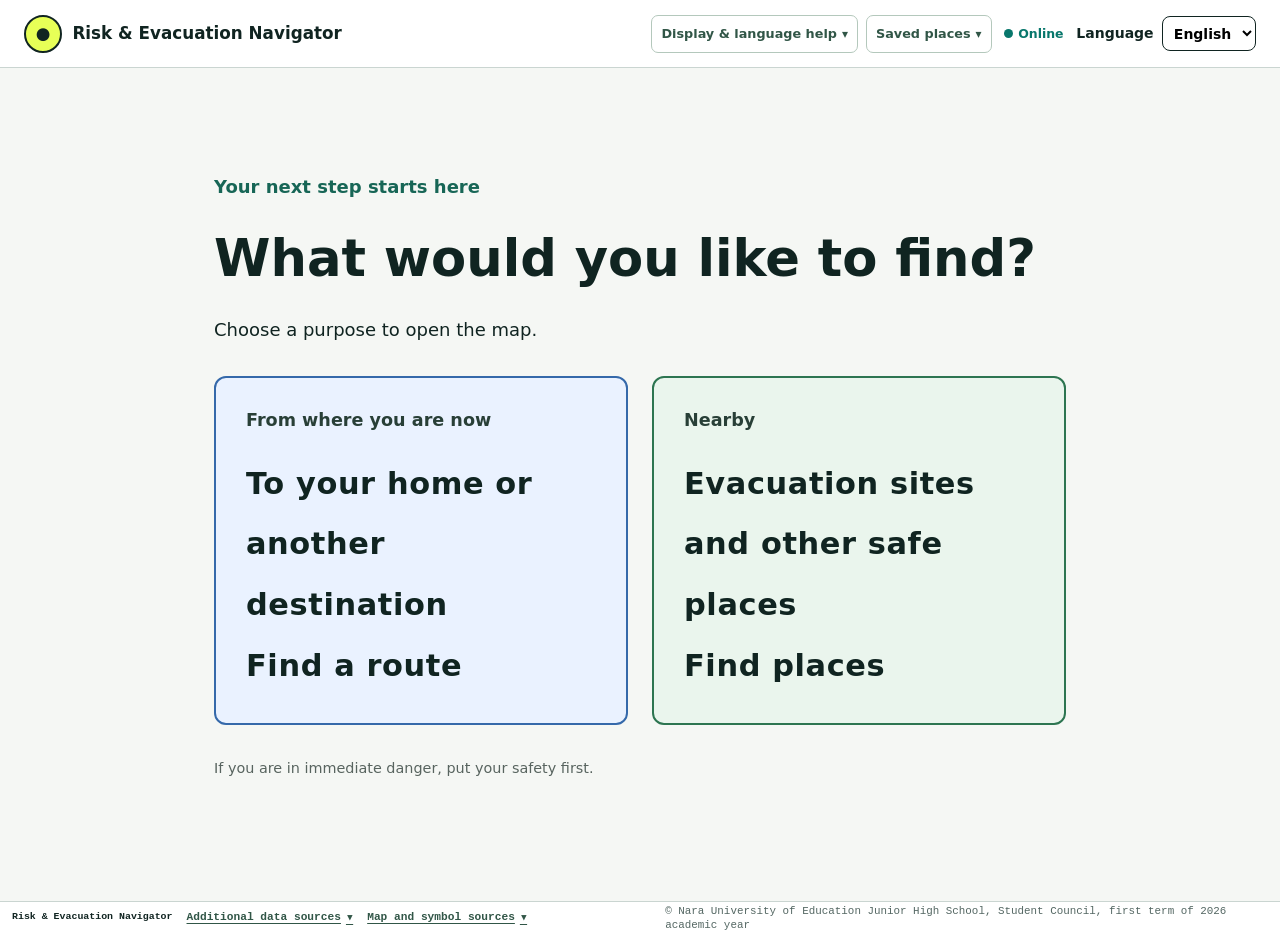
==== index.html @ d2be51e3 "Add files via upload" ====
<!doctype html>
<html lang="ja">
<head>
  <meta charset="utf-8">
  <meta name="viewport" content="width=device-width,initial-scale=1">
  <meta name="theme-color" content="#073b36">
  <meta name="description" content="今いる場所の危険と、備え・避難先がわかる多言語の減災ナビ">
  <title>いまここ減災ナビ</title>
  <link rel="stylesheet" href="css/style.css?v=43-map-first-fix49">
  <link rel="stylesheet" href="css/accessibility.css?v=43-map-first-fix49">
  <link rel="stylesheet" href="css/search.css?v=43-map-first-fix49">
  <link rel="stylesheet" href="css/map-first.css?v=43-map-first-fix49">
</head>
<body>
  <a class="skip" href="#main" data-i18n="skipToContent">本文へ移動</a>
  <header>
    <a class="brand" href="#"><span aria-hidden="true">●</span><b data-i18n="appName">いまここ減災ナビ</b></a>
    <div class="header-actions"><span id="connection-status" class="connection-status" role="status"></span><label id="language-control" class="language"><span data-i18n="language">言語</span><select id="language"><option value="ja">日本語</option><option value="en">English</option><option value="zh">简体中文</option><option value="ko">한국어</option></select></label></div>
  </header>

  <main id="main">
      <details class="assist-menu">
        <summary data-i18n="assistMenu">みやすさ・ことば</summary>
        <div class="assist-menu-body">
          <nav class="access-tools" aria-label="見やすさ・聞きやすさ" data-i18n-aria-label="accessToolsAria">
            <button id="read-aloud" type="button" aria-pressed="false"><span aria-hidden="true">▶</span><span data-i18n="readAloud">画面を よみあげる</span></button>
            <button id="large-text" type="button" aria-pressed="false"><span aria-hidden="true">A+</span><span data-i18n="largeText">文字を 大きく</span></button>
            <button id="high-contrast" type="button" aria-pressed="false"><span class="contrast-symbol" aria-hidden="true">◐</span><span data-i18n="highContrast">色を はっきり</span></button>
          </nav>
          <div class="help-card" aria-labelledby="help-card-title">
            <p class="help-card-label" data-i18n="showSomeone">近くの人に 見せる</p>
            <h2 id="help-card-title" data-i18n="helpCardTitle">安全な場所を おしえてください</h2>
            <p id="help-phrase" data-i18n="phrase">私は旅行者です。安全な場所を教えてください。</p>
            <button id="copy-help" type="button" data-i18n="copyPhrase">この文を コピー</button>
            <p id="copy-status" class="sr-status" role="status" aria-live="polite"></p>
          </div>
        </div>
      </details>


    <section id="language-gate" class="purpose-gate" aria-labelledby="language-gate-title">
      <p class="eyebrow">いまここから、次の一歩へ</p>
      <h1 id="language-gate-title">何を調べますか？</h1>
      <p>目的を選ぶと、地図が開きます。</p>
      <div class="purpose-choices">
        <button type="button" data-purpose="home"><span class="purpose-start">今いる場所から</span><b>自宅など、目的地への<br>経路を探す</b></button>
        <button type="button" data-purpose="shelter"><span class="purpose-start">近くの</span><b>避難場所などを<br>探す</b></button>
      </div>
      <p class="purpose-note">目の前に危険があるときは、身の安全を優先してください。</p>
    </section>
    <nav id="workspace-toolbar" hidden aria-label="調べる目的">
      <button id="choose-purpose" type="button">← 最初に戻る</button><strong id="purpose-label"></strong>
      <button id="choose-home" type="button" hidden>目的地を選ぶ</button>
      <a id="home-route" target="_blank" rel="noopener" hidden>徒歩経路をGoogle マップで見る ↗</a>
    </nav>
    <section id="location-panel" class="location-panel" aria-labelledby="location-title" hidden>
      <div><h1 id="location-title" tabindex="-1" data-i18n-html="simpleTitleRich">調べたい場所を選ぶ</h1><p data-i18n-html="simpleLeadRich"><ruby>下<rt>した</rt></ruby>のボタンを おしてください。<ruby>災害<rt>さいがい</rt></ruby>と、にげる<ruby>場所<rt>ばしょ</rt></ruby>を しらべます。</p></div>
      <div class="location-controls">
        <p id="location-mode-note" class="location-mode-note" role="status" hidden data-i18n-html="directFileNoticeRich"><b>GPSを使えない開き方です。</b><br>下の「場所を さがす」か「GPSを使えない場合」を使ってください。</p>
        <button id="use-gps" class="primary" type="button"><span class="location-pin" aria-hidden="true"></span><b data-i18n-html="useGpsRich"><ruby>現在地<rt>げんざいち</rt></ruby>を しらべる</b></button>
        <form id="place-search-form" class="place-search" role="search">
          <label for="place-query" data-i18n-html="searchPlaceRich"><ruby>場所<rt>ばしょ</rt></ruby>を さがす</label>
          <div class="place-search-row"><input id="place-query" type="search" autocomplete="street-address" data-i18n-placeholder="searchPlaceholder" placeholder="駅・住所・建物の名前"><button id="place-search-button" type="submit" data-i18n="searchButton">さがす</button></div>
          <p class="search-provider-credit">検索：国土地理院 ／ <a href="https://express.heartrails.com/" target="_blank" rel="noopener">HeartRails Express（駅情報）</a></p>
          <p id="place-search-status" class="search-status" role="status" aria-live="polite"></p>
          <ul id="place-search-results" class="place-search-results" aria-label="検索結果" data-i18n-aria-label="searchResultsAria"></ul>
          <a id="official-place-search" class="official-search-link" href="https://maps.gsi.go.jp/" target="_blank" rel="noopener" hidden data-i18n="officialPlaceSearch">地理院地図で さがす ↗</a>
        </form>
        <details id="location-fallback"><summary data-i18n="manualOpen">GPSを使えない場合</summary><div class="manual"><label><span data-i18n="latitude">緯度</span><input id="manual-lat" inputmode="decimal" placeholder="35.681236"></label><label><span data-i18n="longitude">経度</span><input id="manual-lon" inputmode="decimal" placeholder="139.767125"></label><button id="use-manual" type="button" data-i18n="useManual">入力位置を使う</button><button id="use-saved" type="button" hidden data-i18n="useSaved">保存した位置を使う</button><button id="use-sample" class="text-button" type="button" data-i18n="useSample">東京駅で試す</button></div></details>
        <p id="location-error" class="error" role="alert"></p>
      </div>
      <p class="safety"><b data-i18n="emergency">緊急時</b><span data-i18n="emergencyShort">目の前に危険がある場合は、画面より身の安全を優先してください。</span></p>
    </section>

    <section id="action-panel" class="action-page" aria-labelledby="action-now-title" hidden>
      <button id="action-change-location" class="back-link" type="button" data-i18n="backToLocation">← 場所を かえる</button>
      <p class="action-label" data-i18n="immediateLabel">まず すること</p>
      <h1 id="action-now-title" tabindex="-1" data-i18n="immediateTitle">安全を たしかめる</h1>
      <p data-i18n="immediateLead">にげる場所を決める前に、目の前のようすを見てください。</p>
      <p id="action-location-source" class="action-location-source" data-no-ruby></p>
      <p id="action-coordinate-label" class="action-coordinate-label" data-no-ruby></p>
      <p class="location-quality" data-location-quality role="status"></p>
      <ol id="immediate-actions"></ol>
      <p id="action-status" class="action-status" role="status" aria-live="polite"></p>
      <button id="show-results" class="primary next-button" type="button" disabled data-i18n="showMapAndShelters">地図と にげる場所を見る →</button>
    </section>

    <section id="dashboard" class="dashboard" hidden>
      <nav class="mobile-shortcuts" aria-label="結果へ移動"><a href="#shelter-title" data-i18n="shelterTitle">にげる場所の候補</a><a href="#map-title" data-i18n="mapTitle">地図を見る</a></nav>
      <div class="current-location">
        <div><h2 data-i18n-html="hereNowRich">いまいる<ruby>場所<rt>ばしょ</rt></ruby></h2><p id="location-source" data-no-ruby></p><p class="location-quality" data-location-quality role="status"></p><details class="coordinates"><summary data-i18n="showCoordinates">くわしい位置を見る</summary><p id="coordinate-label">—</p></details></div>
      </div>
      <p id="cache-status" class="cache-status" role="status" hidden></p>

      <section class="risk-section" aria-labelledby="risk-title">
        <div class="section-heading"><div><p class="step" aria-hidden="true">1</p><div><h2 id="risk-title" tabindex="-1" data-i18n-html="riskTitleRich">いま、<ruby>気<rt>き</rt></ruby>をつけるもの</h2></div></div><span id="risk-status" role="status" aria-live="polite" data-i18n="riskLoading">確認中…</span></div>
        <p class="priority-guide" data-i18n="priorityGuide">現在地の公開地図で確認できた情報です</p><div id="risk-cards" class="risk-cards"></div>
        <p class="note" data-i18n="riskNote">地図に色がなくても、安全とはかぎりません。</p><details class="source-details"><summary data-i18n="sourceInfo">図の出どころ</summary><p class="symbol-source"><span data-i18n="symbolSource">災害図記号：JIS Z8210／地震：国土地理院の指定緊急避難場所記号</span> <a href="https://www.bousai.go.jp/kyoiku/zukigo/index.html" target="_blank" rel="noopener">↗</a></p></details>
      </section>

      <div class="content-grid">
        <section class="map-section" aria-labelledby="map-title">
          <div class="section-heading"><div><p class="step" aria-hidden="true">2</p><div><h2 id="map-title" tabindex="-1" data-i18n-html="mapTitleRich">いまいる<ruby>場所<rt>ばしょ</rt></ruby>と にげる<ruby>場所<rt>ばしょ</rt></ruby></h2></div></div></div>
          <section id="hazard-picker" class="hazard-picker" aria-labelledby="hazard-picker-title">
            <div class="hazard-picker-heading"><h2 id="hazard-picker-title">災害リスクを見る</h2><button id="clear-hazard" type="button" hidden>重ね表示を消す</button></div>
            <div class="hazard-buttons" role="group" aria-label="地図で調べる災害">
              <button type="button" data-map-hazard="1" aria-pressed="false"><span data-i18n-html="floodRich">洪水</span></button>
              <button type="button" data-map-hazard="2" aria-pressed="false"><span data-i18n-html="landslideRich">土砂災害</span></button>
              <button type="button" data-map-hazard="5" aria-pressed="false"><span data-i18n-html="tsunamiRich">津波</span></button>
              <details id="other-hazards"><summary>その他</summary><div class="other-hazard-buttons">
                <button type="button" data-map-hazard="7" aria-pressed="false"><span data-i18n-html="inlandFloodRich">内水氾濫</span></button>
                <button type="button" data-map-hazard="3" aria-pressed="false"><span data-i18n-html="highTideRich">高潮</span></button>
              </div></details>
            </div>
            <p id="hazard-description" class="hazard-description" hidden></p>
          </section>
          <details class="context-controls">
            <summary>過去の災害・道路の注意箇所</summary>
            <label><input id="show-history" type="checkbox"> 過去の代表的な災害事例（紫・歴）</label>
            <label><input id="show-lore" type="checkbox"> 自然災害伝承碑（茶・碑）</label>
            <label><input id="show-underpass" type="checkbox"> 道路冠水想定箇所（青・低／アンダーパス等）</label>
            <p>全国の公開データを使用。過去の災害を網羅するものではなく、伝承碑の位置は被災範囲ではありません。道路冠水想定箇所は、すべてのアンダーパスや現在の冠水状況を示すものではありません。</p>
            <p id="context-status" role="status" aria-live="polite"></p>
          </details>
          <section id="context-detail" class="context-detail" aria-label="選択した地点の情報" hidden></section>
          <div class="map-tools"><button id="map-expand" type="button" aria-expanded="false" aria-controls="gsi-map">地図を大きく見る</button></div>
          <p id="map-touch-hint">2本指を広げると拡大、つまむと縮小。2本指で地図を移動できます。1本指はページのスクロールです。</p>
          <p id="overlay-status" class="overlay-status" role="status" aria-live="polite"></p>
          <div id="gsi-map" class="map" tabindex="0" aria-label="現在地周辺地図。ドラッグまたは矢印キーで移動できます" data-i18n-aria-label="mapAriaPan"><button id="map-fullscreen-close" type="button" hidden>✕ 地図を閉じる</button><div id="map-layer"><span class="you-marker" data-i18n="you">現在地</span></div><div class="map-zoom" aria-label="地図の拡大縮小" data-i18n-aria-label="mapZoomAria"><button id="map-zoom-in" type="button" aria-label="拡大" data-i18n-aria-label="mapZoomIn">＋</button><button id="map-zoom-out" type="button" aria-label="縮小" data-i18n-aria-label="mapZoomOut">−</button></div><button id="map-reset" type="button" data-i18n="mapReset">現在地へ戻る</button></div>
          <p id="map-error" class="map-error" role="alert" hidden data-i18n="mapLoadError">地図を表示できません。方向と距離の一覧を使ってください。</p>
          <section id="hazard-legend" class="hazard-legend" aria-labelledby="legend-title" hidden>
            <h3 id="legend-title" data-i18n="legendTitle">地図の色の意味</h3>
            <p id="legend-intro"></p>
            <ul id="legend-items"></ul>
            <p class="legend-note"><span data-i18n="legendCaution">色は想定区域を示し、今の発生状況ではありません。</span> <a id="legend-source" href="https://disaportal.gsi.go.jp/hazardmapportal/hazardmap/faq/integration-shinsui-legend-20240801.pdf" target="_blank" rel="noopener" data-i18n="legendSource">公式凡例を見る ↗</a></p>
          </section>
          <section class="local-hazard-maps" aria-labelledby="local-hazard-title">
            <h3 id="local-hazard-title" data-i18n="localHazardTitle">自治体のハザードマップで確認</h3>
            <p data-i18n="localHazardLead">全国共通の色を直接重ねられない情報です。現在地の自治体が公開する地図を確認してください。</p>
            <div>
              <a id="pond-map-link" href="https://disaportal.gsi.go.jp/hazardmap/" target="_blank" rel="noopener"><b data-i18n="pondHazard">ため池</b><span data-i18n="openLocalMap">公式地図を探す ↗</span></a>
              <a id="earthquake-map-link" href="https://disaportaldata.gsi.go.jp/hazardmap/bousaimap/index.html?code=1" target="_blank" rel="noopener"><b data-i18n="earthquakeHazard">地震・液状化</b><span data-i18n="openLocalMap">公式地図を探す ↗</span></a>
              <a id="volcano-map-link" href="https://disaportal.gsi.go.jp/hazardmap/" target="_blank" rel="noopener"><b data-i18n="volcanoHazard">火山</b><span data-i18n="openLocalMap">公式地図を探す ↗</span></a>
            </div>
          </section>
          <p class="context-credit">追加情報の出典：<a href="https://disaportal.gsi.go.jp/" target="_blank" rel="noopener">ハザードマップポータルサイト</a> ／ <a href="https://www.gsi.go.jp/bousaichiri/denshouhi.html" target="_blank" rel="noopener">国土地理院・自然災害伝承碑</a></p>
          <p class="map-credit"><a href="https://maps.gsi.go.jp/development/ichiran.html" target="_blank" rel="noopener">出典：地理院タイル</a> ／ <a href="https://disaportaldata.gsi.go.jp/hazardmap/copyright/opendata.html" target="_blank" rel="noopener">ハザードマップポータルサイト</a></p>
        </section>

        <section class="shelter-section" aria-labelledby="shelter-title">
          <div class="section-heading"><div><p class="step" aria-hidden="true">3</p><div><h2 id="shelter-title" tabindex="-1" data-i18n-html="shelterTitleRich">にげる<ruby>場所<rt>ばしょ</rt></ruby>の<ruby>候補<rt>こうほ</rt></ruby></h2><small data-i18n-html="officialShelterNameRich"><ruby>正式名<rt>せいしきめい</rt></ruby>：<ruby>指定<rt>してい</rt></ruby><ruby>緊急<rt>きんきゅう</rt></ruby><ruby>避難<rt>ひなん</rt></ruby><ruby>場所<rt>ばしょ</rt></ruby></small></div></div><span id="data-status" role="status" aria-live="polite"></span></div>
          <p id="selected-hazard" class="selected-hazard"></p>
          <p class="shelter-caution" data-i18n="shelterCautionShort">直線距離が近い順です。開いているか、道が安全かは確認できていません。</p>
          <label class="mobility"><input id="mobility-mode" type="checkbox"><span><b data-i18n="mobilityTitle">移動に配慮が必要</b><small data-i18n="mobilityText">車いす、ベビーカー、足腰に不安がある場合</small></span></label>
          <p id="mobility-warning" class="mobility-warning" hidden data-i18n="mobilityWarning">経路の段差や施設のバリアフリー対応は、このデータから確認できません。出発前に施設や係員へ確認してください。</p>
          <p id="streetview-note" class="note" data-i18n="streetViewNote">ストリートビューは撮影時点の画像です。現在の冠水・通行状況は確認できません。画像のない場所もあります。</p>
          <ol id="shelter-list" class="shelter-list"></ol>
        </section>
      </div>

      <nav class="official-links" aria-label="公的情報" data-i18n-aria-label="officialAria">
        <a id="gsi-link" target="_blank" rel="noopener"><span aria-hidden="true">⊕</span><b data-i18n="openGsiShort">避難場所を公式地図で確認</b><span>↗</span></a>
        <a id="hazard-link" target="_blank" rel="noopener"><span aria-hidden="true">△</span><b data-i18n="openHazardShort">災害リスクを公式地図で確認</b><span>↗</span></a>
      </nav>
      <aside class="disclaimer"><b data-i18n="important">重要</b><p data-i18n="simpleDisclaimer">避難場所の開設状況や経路の安全は保証されません。実際の災害時は自治体・施設係員・消防・警察の最新情報を優先してください。</p></aside>
    </section>
  </main>
  <footer><span><span data-i18n="appName">いまここ減災ナビ</span></span><small class="copyright">©︎ 奈良教育大学附属中学校 2026年度前期生徒会</small></footer>
  <script src="js/boot.js?v=43-map-first-fix49"></script>
  <script type="module" src="js/app.js?v=43-map-first-fix49"></script>
</body>
</html>
---- css/style.css ----
:root{--ink:#102421;--green:#073b36;--mint:#d8f3e8;--lime:#e7ff57;--red:#c93f2c;--paper:#f5f7f4;--white:#fff;--muted:#546763;--line:#cad5d1;--shadow:0 12px 35px rgba(7,59,54,.1)}*{box-sizing:border-box}html{font-size:16px;scroll-behavior:smooth}body{margin:0;background:var(--paper);color:var(--ink);font-family:Inter,"Noto Sans JP","PingFang SC",system-ui,sans-serif;line-height:1.55}.skip{position:absolute;left:-9999px}.skip:focus{left:1rem;top:1rem;background:white;padding:.7rem;z-index:99}header,footer{min-height:68px;display:flex;align-items:center;justify-content:space-between;padding:.7rem clamp(1rem,5vw,5rem);background:white;border-bottom:1px solid var(--line)}.brand{display:flex;align-items:center;gap:.65rem;color:inherit;text-decoration:none;font-size:1.05rem}.brand span{display:grid;place-items:center;width:38px;height:38px;background:var(--lime);border:2px solid var(--ink);border-radius:50%;font-weight:900}.language{display:flex;align-items:center;gap:.5rem;font-size:.875rem;font-weight:700}.language select{font:inherit;padding:.45rem;border:1px solid var(--ink);border-radius:8px;background:white}.location-panel,.dashboard{max-width:1480px;margin:auto;padding:clamp(1.5rem,4vw,4rem) clamp(1rem,5vw,5rem)}.location-panel{min-height:calc(100vh - 68px);display:grid;grid-template-columns:1.15fr .85fr;gap:clamp(2rem,6vw,6rem);align-content:center;position:relative}.kicker{color:#08776c;font:bold .78rem monospace;letter-spacing:.12em;margin:0 0 .35rem}.location-panel h1{font-size:clamp(2.4rem,5vw,5rem);line-height:1.05;letter-spacing:-.045em;margin:.5rem 0}.location-panel>div:first-child>p:last-child{font-size:1.125rem;color:var(--muted);max-width:620px}.location-controls{background:var(--green);color:white;padding:clamp(1.2rem,3vw,2rem);border-radius:18px;box-shadow:var(--shadow)}button,input,select{font:inherit}button{cursor:pointer}.primary{width:100%;border:0;background:var(--lime);color:var(--ink);border-radius:12px;padding:1rem;display:flex;justify-content:center;align-items:center;gap:.7rem;font-size:1.05rem}.primary span{font-size:1.5rem}details{margin-top:1rem;border-top:1px solid #54706b;padding-top:1rem}summary{cursor:pointer;font-weight:700}.manual{display:grid;grid-template-columns:1fr 1fr;gap:.7rem;margin-top:1rem}.manual label{display:grid;gap:.25rem;font-size:.875rem}.manual input{width:100%;padding:.7rem;border-radius:7px;border:0}.manual button{border:1px solid white;background:white;color:var(--ink);border-radius:8px;padding:.7rem}.manual .text-button{grid-column:1/-1;background:transparent;color:white;border:0;text-decoration:underline}.error{min-height:1.5rem;color:#ffb2a6}.safety{grid-column:1/-1;border:2px solid var(--red);padding:.8rem 1rem;display:flex;gap:.8rem;margin:0}.safety b{color:var(--red);white-space:nowrap}.dashboard{padding-top:1.5rem}.current-location{display:flex;justify-content:space-between;align-items:center;gap:1rem;margin-bottom:1.5rem}.current-location h2{font:900 clamp(1.2rem,3vw,1.8rem) monospace;margin:.15rem 0}.current-location p{margin:0;color:var(--muted);font-size:.875rem}.outline{border:1px solid var(--ink);background:white;border-radius:9px;padding:.65rem .9rem}.risk-section,.map-section,.shelter-section{background:white;border:1px solid var(--line);border-radius:18px;padding:clamp(1rem,2.5vw,1.8rem);box-shadow:var(--shadow)}.risk-section{margin-bottom:1rem}.section-heading{display:flex;align-items:start;justify-content:space-between;gap:1rem}.section-heading>div{display:flex;align-items:center;gap:.8rem}.section-heading h2{font-size:clamp(1.25rem,2.5vw,1.8rem);margin:0}.section-heading>span{font-size:.875rem;color:var(--muted)}.step{display:grid;place-items:center;min-width:38px;height:38px;margin:0;border-radius:50%;background:var(--green);color:white;font-weight:900}.risk-cards{display:grid;grid-template-columns:repeat(4,1fr);gap:.6rem;margin:1rem 0}.risk-card{min-height:120px;text-align:left;border:1px solid var(--line);background:#f6f8f6;border-radius:12px;padding:.9rem;cursor:pointer}.risk-card.priority{border:3px solid var(--red);background:#fff2ef}.risk-level{display:inline-block;background:#e0e7e4;border-radius:99px;padding:.22rem .45rem;font-size:.78rem;font-weight:800}.risk-card.priority .risk-level{background:var(--red);color:white}.risk-card h3{margin:.55rem 0 .2rem;font-size:1.05rem}.risk-card p{margin:0;color:var(--muted);font-size:.875rem}.note{margin:0;color:var(--muted);font-size:.875rem}.content-grid{display:grid;grid-template-columns:1.15fr .85fr;gap:1rem}.map{height:560px;position:relative;overflow:hidden;background:#dce3df;border-radius:12px;margin-top:1rem}.map>div{position:absolute;width:768px;height:768px;left:50%;top:50%;transform:translate(-50%,-50%)}.map-tile{position:absolute;width:256px;height:256px}.map-marker{position:absolute;transform:translate(-50%,-50%);display:grid;place-items:center;width:32px;height:32px;border-radius:50%;background:white;color:var(--ink);border:3px solid var(--ink);font:bold .8rem monospace;z-index:3}.you-marker{position:absolute;left:50%;top:50%;transform:translate(-50%,-50%);display:grid;place-items:center;min-width:56px;height:56px;padding:0 .4rem;border-radius:50%;background:var(--red);color:white;border:4px solid white;box-shadow:0 0 0 8px rgba(201,63,44,.25);font-weight:900;font-size:.75rem;z-index:5}.map-credit{text-align:right;margin:.35rem 0 0;font-size:.78rem}.map-credit a{color:var(--muted)}.selected-hazard{background:var(--mint);border-radius:8px;padding:.7rem;font-weight:800}.mobility{display:flex;align-items:center;gap:.7rem;border:1px solid var(--line);border-radius:10px;padding:.8rem;cursor:pointer}.mobility input{width:22px;height:22px;accent-color:var(--green)}.mobility span b,.mobility span small{display:block}.mobility span small{color:var(--muted);font-size:.875rem}.mobility-warning{background:#fff5d8;border-left:5px solid #b66f00;padding:.7rem;font-size:.875rem}.shelter-list{list-style:none;padding:0;margin:.8rem 0 0;max-height:490px;overflow:auto}.shelter-option{padding:1rem 0;border-bottom:1px solid var(--line)}.shelter-top{display:grid;grid-template-columns:38px 1fr;gap:.7rem}.shelter-num{display:grid;place-items:center;width:34px;height:34px;border-radius:50%;background:var(--green);color:white;font-weight:900}.shelter-option h3{font-size:1rem;margin:0}.shelter-option p{color:var(--muted);font-size:.875rem;margin:.25rem 0}.shelter-actions{display:flex;gap:.8rem;margin:.7rem 0 0 45px;flex-wrap:wrap}.shelter-actions a{display:inline-flex;align-items:center;min-height:40px;color:var(--green);font-weight:800;font-size:.875rem}.route-link{background:var(--lime);color:var(--ink)!important;text-decoration:none;padding:.45rem .7rem;border-radius:8px;border:1px solid var(--ink)}.official-links{display:grid;grid-template-columns:1fr 1fr;gap:.7rem;margin-top:1rem}.official-links a{display:flex;justify-content:space-between;align-items:center;background:var(--green);color:white;text-decoration:none;border-radius:12px;padding:1rem;font-size:.95rem}.disclaimer{display:flex;gap:.7rem;border:2px solid var(--ink);padding:.8rem 1rem;margin-top:1rem;font-size:.875rem}.disclaimer b{color:var(--red)}.disclaimer p{margin:0}footer{border-top:1px solid var(--line);border-bottom:0;font:bold .75rem monospace}[hidden]{display:none!important}button:focus-visible,a:focus-visible,input:focus-visible,select:focus-visible,summary:focus-visible{outline:4px solid #f5a623;outline-offset:3px}@media(max-width:950px){.location-panel,.content-grid{grid-template-columns:1fr}.location-panel{align-content:start}.risk-cards{grid-template-columns:repeat(2,1fr)}.map{height:430px}}@media(max-width:600px){.language>span{display:none}.location-panel{padding-bottom:2rem}.manual,.official-links{grid-template-columns:1fr}.safety{align-items:start}.current-location{align-items:start}.risk-cards{grid-template-columns:1fr}.section-heading{display:grid}.map{height:340px}.shelter-list{max-height:none}footer span:last-child{display:none}}
---- css/accessibility.css ----
.language-gate {
  min-height: calc(100vh - 68px);
  max-width: 720px;
  margin: auto;
  padding: clamp(3rem, 10vw, 7rem) clamp(1rem, 6vw, 3rem);
  display: flex;
  flex-direction: column;
  justify-content: center;
  gap: 2rem;
}

.language-gate-heading { text-align: center; }
.gate-brand { margin: 0 0 1.25rem; color: var(--green); font-weight: 900; }
.language-gate h1 { margin: 0; font-size: clamp(1.6rem, 4vw, 2.35rem); line-height: 1.5; }
.language-gate h1 span { color: var(--muted); font-size: .78em; font-weight: 700; }
.language-choices { display: grid; gap: .75rem; }
.language-choice {
  width: 100%;
  min-height: 72px;
  border: 2px solid var(--ink);
  border-radius: 10px;
  background: white;
  color: var(--ink);
  font-size: 1.25rem;
  text-align: center;
}
.language-choice:hover { background: var(--mint); }

.location-pin { width: 20px; height: 20px; border: 4px solid currentColor; border-radius: 50% 50% 50% 0; transform: rotate(-45deg); position: relative; }
.location-pin::after { content: ''; position: absolute; width: 4px; height: 4px; border-radius: 50%; background: currentColor; left: 4px; top: 4px; }
.priority-guide { margin: 1rem 0 .5rem; padding: .7rem 1rem; background: var(--ink); color: white; font-weight: 900; }
.risk-cards { display: flex; flex-direction: column; gap: .55rem; margin-top: 0; }
.risk-card { display: grid; grid-template-columns: 72px minmax(0, 1fr); align-items: center; gap: 1rem; width: 100%; min-height: 96px; }
.risk-card.rank-first { border: 3px solid var(--ink); background: #f3faf7; }
.risk-card.selected { box-shadow: inset 0 0 0 3px var(--green); }
.priority-order { align-self: stretch; display: flex; flex-direction: column; justify-content: center; align-items: center; border-right: 1px solid var(--line); }
.priority-order strong { font: 900 2.4rem/1 monospace; }
.priority-order small { font-size: .75rem; font-weight: 900; text-align: center; margin-top: .25rem; }
.risk-icon { width: 58px; height: 58px; margin: 0; border: 0; border-radius: 2px; object-fit: contain; background: white; }
.risk-body { display: block; min-width: 0; overflow-wrap: anywhere; }
.risk-body h3 { margin: .35rem 0 .15rem; }
.symbol-source { margin: .6rem 0 0; color: var(--muted); font-size: .75rem; }
.shelter-icon { width: 28px; height: 26px; object-fit: contain; vertical-align: middle; margin-right: .5rem; }
.official-links a { gap: .7rem; }
.official-links b { flex: 1; }
.header-actions { display: flex; align-items: center; gap: .8rem; }
.connection-status { display: inline-flex; align-items: center; gap: .35rem; font-size: .78rem; font-weight: 900; }
.connection-status::before { content: ''; width: 9px; height: 9px; border-radius: 50%; background: currentColor; }
.connection-status.online { color: #08776c; }
.connection-status.offline { color: var(--red); }
.cache-status { margin: 0 0 1rem; padding: .8rem 1rem; border: 2px solid #9b6500; background: #fff5d8; font-weight: 800; }
.location-quality { margin: .35rem 0 0 !important; color: var(--ink) !important; font-weight: 800; }
.location-quality.uncertain { display: inline-block; padding: .35rem .55rem; border: 2px solid #9b6500; background: #fff5d8; }
.location-mode-note { margin: 0 0 1rem; padding: .8rem; border: 3px solid #ffd34e; border-radius: 9px; background: #fff8d9; color: var(--ink); line-height: 1.65; }
.location-mode-note b { font-size: 1.05rem; }
.action-coordinate-label { display: inline-block; margin: .1rem 0 .5rem !important; padding: .25rem .55rem; border: 1px solid var(--line); border-radius: 7px; background: white; color: var(--ink) !important; font: 800 .95rem/1.5 ui-monospace, monospace; }
.action-page { width: min(760px, calc(100% - 2rem)); min-height: calc(100vh - 136px); margin: 0 auto; padding: clamp(1.5rem, 5vw, 3rem) 0; }
.action-page h1 { margin: .35rem 0; font-size: clamp(2rem, 7vw, 3.5rem); line-height: 1.25; }
.action-page > p:not(.action-label) { margin: .35rem 0; }
.action-label { display: inline-block; margin: 0 0 .35rem; padding: .25rem .6rem; background: var(--ink); color: white; font-weight: 900; }
.action-page ol { display: grid; gap: .7rem; margin: 1.25rem 0; padding: 0; list-style: none; counter-reset: action; }
.action-page li { display: grid; grid-template-columns: 46px 1fr; align-items: center; gap: .8rem; min-height: 62px; padding: .7rem .8rem; background: white; border: 2px solid var(--ink); border-radius: 9px; font-size: 1.1rem; font-weight: 900; }
.action-page li::before { counter-increment: action; content: counter(action); display: grid; place-items: center; width: 38px; height: 38px; border-radius: 50%; background: var(--ink); color: white; }
.action-sentence { display: block; min-width: 0; line-height: 1.9; overflow-wrap: break-word; text-wrap: wrap; }
.back-link { min-height: 48px; margin-bottom: 1.5rem; padding: .4rem 0; border: 0; background: transparent; color: var(--ink); text-decoration: underline; font-weight: 800; }
.action-location-source { font-weight: 800; }
.action-status { min-height: 1.7em; font-weight: 800; }
.next-button { margin-top: 1rem; }
.next-button:disabled { background: #e3e7e5; color: var(--muted); cursor: wait; }
.map-error { margin: .65rem 0; padding: .75rem; border: 2px solid var(--red); background: #fff2ef; font-weight: 800; }
.map { cursor: grab; touch-action: none; user-select: none; }
.map.dragging { cursor: grabbing; }
.map-tile { display: block; border: 0; outline: 0; pointer-events: none; -webkit-user-drag: none; user-select: none; }
.map > #map-layer { width: 1280px; height: 1280px; will-change: transform; }
.map .you-marker { left: 640px; top: 640px; }
#map-reset { position: absolute; right: 12px; bottom: 12px; z-index: 8; min-height: 48px; padding: .55rem .8rem; border: 2px solid var(--ink); border-radius: 8px; background: white; color: var(--ink); font-weight: 900; box-shadow: 0 2px 8px rgba(0,0,0,.18); }
.map-zoom { position: absolute !important; left: 12px !important; top: 12px !important; width: auto !important; height: auto !important; transform: none !important; z-index: 8; display: grid; gap: 6px; }
.map-zoom button { display: grid; place-items: center; width: 52px; height: 52px; padding: 0; border: 2px solid var(--ink); border-radius: 8px; background: white; color: var(--ink); box-shadow: 0 2px 8px rgba(0,0,0,.18); font-size: 1.8rem; font-weight: 900; line-height: 1; }
.map-zoom button:disabled { opacity: .45; cursor: not-allowed; }
.overlay-control { display: block; margin-top: .8rem; }
.overlay-options { display: flex; flex-wrap: wrap; gap: .45rem; margin: 0; padding: 0; border: 0; }
.overlay-options legend { width: 100%; margin-bottom: .1rem; font-size: .9rem; font-weight: 900; }
.overlay-choices { display: grid; grid-template-columns: repeat(2,minmax(0,1fr)); gap: .5rem; width: min(720px,100%); }
.overlay-choices label { position: relative; display: grid; grid-template-columns: 28px 58px 1fr 30px; align-items: center; gap: .6rem; min-height: 96px; padding: .7rem; border: 3px solid var(--line); border-radius: 12px; background: white; cursor: pointer; }
.overlay-choices label:hover { border-color: var(--green); }
.overlay-choices label:has(input:checked) { border-color: var(--ink); background: var(--mint); box-shadow: inset 0 0 0 1px var(--ink); }
.overlay-choices input { width: 26px; height: 26px; margin: 0; accent-color: var(--green); }
.overlay-choices input:focus-visible { outline: 4px solid #f5a623; outline-offset: 3px; }
.overlay-choices input:checked ~ .overlay-copy b { text-decoration: underline; text-decoration-thickness: 3px; text-underline-offset: 4px; }
.overlay-choices span,.overlay-choices b,.overlay-choices small { display: block; }
.overlay-symbol { width: 56px; height: 56px; padding: 4px; border: 1px solid var(--line); border-radius: 9px; background: white; object-fit: contain; }
.no-overlay-symbol { position: relative; }
.no-overlay-symbol::before,.no-overlay-symbol::after { content: ''; position: absolute; left: 8px; top: 26px; width: 38px; height: 5px; border-radius: 4px; background: var(--muted); }
.no-overlay-symbol::after { transform: rotate(-45deg); background: var(--red); }
.choice-check { visibility: hidden; display: grid !important; place-items: center; width: 30px; height: 30px; border-radius: 50%; background: var(--green); color: white; font-size: 1.15rem; font-weight: 900; }
.overlay-choices input:checked ~ .choice-check { visibility: visible; }
.overlay-choices b { font-size: 1.05rem; }
.overlay-choices small { margin-top: .15rem; color: var(--muted); font-size: .9rem; font-weight: 700; line-height: 1.45; }
.overlay-choices ruby rt { font-size: .55em; }
.overlay-control button { min-height: 48px; padding: .55rem .8rem; border: 2px solid var(--ink); border-radius: 8px; background: white; color: var(--ink); font-weight: 900; }
.overlay-control button[aria-pressed="true"] { background: var(--ink); color: white; }
.overlay-status { min-height: 2.8em; margin: .65rem 0 .25rem; padding: .45rem .65rem; border-left: 5px solid var(--line); background: #f6f8f6; color: var(--muted); font-size: .9rem; font-weight: 800; line-height: 1.8; }
.overlay-status:empty { visibility: hidden; }
.hazard-tile { z-index: 1; opacity: .72; pointer-events: none; }
.hazard-legend { margin-top: .75rem; padding: .9rem; border: 2px solid var(--ink); border-radius: 9px; background: white; }
.hazard-legend h3 { margin: 0; font-size: 1.15rem; }
.hazard-legend > p { margin: .35rem 0; }
.hazard-legend ul { display: grid; grid-template-columns: repeat(2, minmax(0, 1fr)); gap: .45rem .8rem; margin: .75rem 0; padding: 0; list-style: none; }
.hazard-legend li { display: flex; align-items: center; gap: .55rem; min-height: 38px; font-weight: 800; }
.legend-swatch { flex: 0 0 auto; width: 34px; height: 24px; border: 2px solid #222; border-radius: 3px; }
.legend-note { padding-top: .55rem; border-top: 1px solid var(--line); color: var(--muted); font-size: .88rem; }
.legend-note a { color: var(--green); font-weight: 800; }
.local-hazard-maps { margin-top: .75rem; padding: .9rem; border: 2px solid var(--line); border-radius: 9px; background: #f6f8f6; }
.local-hazard-maps h3 { margin: 0; font-size: 1.05rem; }
.local-hazard-maps p { margin: .35rem 0 .75rem; color: var(--muted); font-size: .9rem; }
.local-hazard-maps > div { display: grid; grid-template-columns: repeat(3,minmax(0,1fr)); gap: .5rem; }
.local-hazard-maps a { display: grid; gap: .2rem; min-height: 68px; padding: .6rem; border: 2px solid var(--ink); border-radius: 8px; background: white; color: var(--ink); text-decoration: none; }
.local-hazard-maps a span { color: var(--green); font-size: .85rem; font-weight: 800; }
.shelter-caution { margin: .7rem 0; padding: .75rem; border-left: 6px solid #9b6500; background: #fff5d8; font-weight: 800; }
.opening-unknown { display: inline-block; margin-top: .35rem; padding: .18rem .45rem; border: 2px solid #9b6500; border-radius: 5px; background: #fff5d8; color: #684300; font-size: .9rem; }
.assist-menu { margin: 0 0 1rem; padding: 0; border: 0; }
.assist-menu > summary { display: flex; align-items: center; justify-content: space-between; min-height: 52px; padding: .65rem .9rem; border: 2px solid var(--ink); border-radius: 9px; background: white; list-style: none; }
.assist-menu > summary::-webkit-details-marker { display: none; }
.assist-menu > summary::after { content: '+'; font-size: 1.5rem; line-height: 1; }
.assist-menu[open] > summary::after { content: '−'; }
.assist-menu-body { padding: .75rem; border: 1px solid var(--line); border-top: 0; background: white; }
.access-tools { display: grid; grid-template-columns: repeat(3, 1fr); gap: .6rem; margin: 0; }
.access-tools button { min-height: 58px; display: flex; align-items: center; justify-content: center; gap: .55rem; padding: .65rem; border: 2px solid var(--ink); border-radius: 9px; background: white; color: var(--ink); font-weight: 900; }
.access-tools button[aria-pressed="true"] { background: var(--ink); color: white; }
.contrast-symbol { font-size: 1.5em; }
.shelter-actions button { min-height: 48px; border: 0; background: transparent; color: var(--green); text-decoration: underline; font-family: inherit; font-size: 1rem; font-weight: 800; line-height: 1.4; cursor: pointer; }
.shelter-option.active-choice { padding-inline: .7rem; outline: 4px solid #f5a623; outline-offset: -4px; background: #fffbea; }
.map-marker.active-choice { background: #f5a623; transform: translate(-50%,-50%) scale(1.3); }
.help-card { margin-top: .75rem; padding: 1rem; border: 1px solid var(--line); border-radius: 9px; background: white; text-align: center; }
.help-card-label { display: inline-block; margin: 0; padding: .25rem .6rem; background: var(--ink); color: white; font-weight: 900; }
.help-card h2 { margin: .75rem 0 .35rem; font-size: clamp(1.4rem, 4vw, 2rem); }
.help-card #help-phrase { margin: .5rem auto 1rem; padding: 1rem; max-width: 760px; background: var(--mint); font-size: 1.25rem; font-weight: 900; }
.help-card button { min-height: 52px; padding: .65rem 1rem; border: 2px solid var(--ink); border-radius: 9px; background: var(--lime); color: var(--ink); font-weight: 900; }
.sr-status { min-height: 1.5em; margin: .5rem 0 0; font-weight: 800; }
html.large-text-mode { font-size: 20px; }
html.high-contrast-mode { --ink:#000; --green:#000; --mint:#fff; --lime:#ffeb00; --red:#a60000; --paper:#fff; --muted:#1a1a1a; --line:#000; --shadow:none; }
.high-contrast-mode .risk-card,
.high-contrast-mode .map,
.high-contrast-mode .location-controls { border: 3px solid #000; }
.risk-section, .map-section, .shelter-section { box-shadow: none; border-radius: 12px; }
.route-link.unavailable { background: #e5e9e7; border-color: var(--line); color: var(--muted) !important; cursor: default; }
[hidden] { display: none !important; }

body { font-size: 18px; }

/* 日本語は、読み間違いを減らすUDゴシック系を端末内フォントから優先する。 */
html:lang(ja) body,
html:lang(ja) button,
html:lang(ja) input,
html:lang(ja) select,
html:lang(ja) summary {
  font-family: "BIZ UDPGothic", "BIZ UDゴシック", "Yu Gothic UI", "Yu Gothic", "Hiragino Kaku Gothic ProN", "Hiragino Sans", system-ui, sans-serif;
}
html:lang(ja) ruby,
html:lang(ja) rt { font-family: inherit; }

rt { font-size: .52em; font-weight: 600; color: var(--muted); }
ruby { ruby-align: center; white-space: normal; }
html:lang(ja) body { line-break: strict; word-break: normal; }
html:lang(ja) p,
html:lang(ja) li,
html:lang(ja) small,
html:lang(ja) label,
html:lang(ja) summary { overflow-wrap: break-word; text-wrap: wrap; }
html:lang(ja) h1,
html:lang(ja) h2,
html:lang(ja) h3 { overflow-wrap: normal; text-wrap: wrap; line-height: 1.45; }
.overlay-copy { min-width: 0; }
.overlay-copy b { line-height: 1.7; }
.overlay-copy small { line-height: 1.7; }
button, summary, a { touch-action: manipulation; }
.location-panel { max-width: 900px; grid-template-columns: 1fr; align-content: center; gap: 1.5rem; }
.location-panel h1 { font-size: clamp(2rem, 7vw, 4rem); letter-spacing: -.02em; }
.location-panel > div:first-child > p:last-child { font-size: 1.15rem; line-height: 1.8; }
.primary { min-height: 72px; font-size: 1.15rem; }
.dashboard { max-width: 1080px; }
.content-grid { grid-template-columns: 1fr; }
.section-heading h2 { font-size: clamp(1.45rem, 4vw, 2rem); }
.section-heading small { display: block; margin-top: .15rem; color: var(--muted); font-size: .82rem; }
.coordinates { margin-top: .5rem; }
.coordinates summary { font-size: .9rem; }
.coordinates p { margin: .4rem 0 0; font-family: monospace; }
.risk-card.rank-first { min-height: 138px; }
.risk-card.rank-first .risk-icon { width: 72px; height: 72px; }
.risk-card h3 { font-size: 1.35rem; }
.risk-card p { font-size: 1rem; line-height: 1.65; }
.other-risks { margin-top: .75rem; padding-top: 0; border-top: 0; }
.other-risks > summary { min-height: 56px; padding: .8rem 1rem; border: 2px solid var(--ink); border-radius: 9px; background: white; }
.other-risk-list { display: flex; flex-direction: column; gap: .55rem; margin-top: .6rem; }
.source-details { margin-top: .75rem; padding-top: .6rem; }
.source-details summary { font-size: .85rem; color: var(--muted); }
.shelter-option h3 { font-size: 1.1rem; }
.shelter-option p, .shelter-actions a { font-size: 1rem; }
.shelter-actions a { min-height: 48px; }

@media (max-width: 520px) {
  .language-gate { justify-content: flex-start; padding-top: 2.5rem; gap: 1.5rem; }
  .risk-card { grid-template-columns: 52px minmax(0, 1fr); gap: .65rem; padding: .75rem; }
  .priority-order strong { font-size: 2rem; }
  /* Keep the first-card icon inside the mobile icon column as well. */
  .risk-icon, .risk-card.rank-first .risk-icon { width: 48px; height: 48px; max-width: 100%; }
  .current-location { align-items: flex-start; }
  .risk-card.rank-first { min-height: 126px; }
  .access-tools { grid-template-columns: 1fr; }
  .overlay-options { display: grid; grid-template-columns: 1fr 1fr; }
  .overlay-options legend { grid-column: 1 / -1; }
  .overlay-options button:last-child { grid-column: 1 / -1; }
  .overlay-choices { grid-column: 1 / -1; grid-template-columns: 1fr; }
  .hazard-legend ul { grid-template-columns: 1fr; }
  .local-hazard-maps > div { grid-template-columns: 1fr; }
}

/* Keep ruby bases and plain text on the same inline baseline. */
ruby { vertical-align: baseline; }
.ruby-text { min-width: 0; line-height: 1.8; }

@media (max-width: 520px) {
  /* The description uses the full card width instead of a narrow side column. */
  .risk-card { align-items: start; row-gap: .45rem; }
  .risk-card > .risk-icon { grid-column: 1; grid-row: 1 / 3; align-self: center; }
  .risk-card > .risk-body { display: contents; }
  .risk-body > .risk-level { grid-column: 2; grid-row: 1; justify-self: start; }
  .risk-body > h3 { grid-column: 2; grid-row: 2; margin: 0; text-wrap: wrap; }
  .risk-body > p { grid-column: 1 / -1; margin: .25rem 0 0; text-wrap: wrap; overflow-wrap: break-word; }
  .shelter-actions { margin-left: 0; }
  .shelter-actions a, .shelter-actions button { max-width: 100%; }
}

/* Center the mobile card's visual heading; keep prose easy to scan. */
@media (max-width: 520px) {
  .risk-card { grid-template-columns: minmax(0, 1fr); justify-items: center; row-gap: .6rem; }
  .risk-card > .risk-icon { grid-column: 1; grid-row: 1; justify-self: center; }
  .risk-body > .risk-level { grid-column: 1; grid-row: 2; justify-self: center; }
  .risk-body > h3 { grid-column: 1; grid-row: 3; justify-self: center; text-align: center; }
  .risk-body > p { grid-column: 1; grid-row: auto; justify-self: stretch; width: 100%; text-align: left; }
  .risk-card, .risk-card:visited { color: var(--ink); }
}

/* A compact explanatory note should not compete with the hazard card. */
@media (max-width: 520px) {
  html:lang(ja) .priority-guide, .priority-guide {
    width: 100%;
    margin: .8rem 0;
    padding: .7rem .8rem;
    border-left: 3px solid var(--green);
    background: #edf5f1;
    color: var(--ink);
    font-size: .95rem;
    font-weight: 700;
    line-height: 1.95;
    text-align: left;
    text-wrap: wrap;
    word-break: normal;
    overflow-wrap: break-word;
  }
  .priority-guide rt { color: inherit; }
}

/* Mobile revision 5: short routes, compact cards, opt-in map gestures. */
#main > .assist-menu { max-width: 1080px; margin: .75rem auto; padding-inline: 1rem; }
.mobile-shortcuts { display: flex; gap: .5rem; position: sticky; top: 0; z-index: 20; background: var(--paper); padding: .5rem 0; margin-bottom: 1rem; }
.mobile-shortcuts a { flex: 1; display: grid; place-items: center; min-height: 48px; padding: .6rem; background: var(--green); color: white; border-radius: 8px; text-decoration: none; font-weight: 800; text-align: center; }
#shelter-title, #map-title { scroll-margin-top: 100px; }
.overlay-control { border: 1px solid var(--line); border-radius: 9px; padding: .75rem; }
.overlay-control > summary { min-height: 44px; }
.overlay-options { margin-top: .75rem; }
.map { touch-action: pan-y; cursor: default; }
.map.interactive { touch-action: none; cursor: grab; }
.map-tools { display: flex; flex-wrap: wrap; gap: .5rem; margin-top: .75rem; }
.map-tools button { min-height: 48px; padding: .6rem .8rem; border: 2px solid var(--ink); border-radius: 8px; background: white; color: var(--ink); font-weight: 800; }
#map-interact[aria-pressed="true"] { background: var(--mint); }
#map-touch-hint { font-size: .9rem; margin: .5rem 0; }
.map.expanded { height: 75svh; min-height: 340px; }
.overlay-status:empty { display: none; }
@media(max-width:600px) {
 header { flex-wrap: wrap; gap: .5rem; }
 .header-actions { margin-left: auto; flex-wrap: wrap; }
 .language-gate { min-height: auto; padding: 1rem; gap: 1rem; }
 .gate-brand { margin-bottom: .5rem; }
 .language-gate h1 { font-size: 1.2rem; line-height: 1.4; }
 .language-choices { grid-template-columns: repeat(2,minmax(0,1fr)); }
 .language-choice { min-height: 60px; }
 .risk-card { grid-template-columns: 48px minmax(0,1fr); justify-items: stretch; gap: .5rem .75rem; }
 .risk-card > .risk-icon { grid-column: 1; grid-row: 1 / 3; align-self: center; }
 .risk-card .risk-body { display: contents; }
 .risk-body > .risk-level { grid-column: 2; grid-row: 1; justify-self: start; }
 .risk-body > h3 { grid-column: 2; grid-row: 2; justify-self: start; text-align: left; }
 .risk-body > p { grid-column: 1 / -1; grid-row: 3; }
 .risk-card.rank-first { min-height: 0; }
 .map { height: clamp(340px,55svh,480px); }
 .current-location { flex-wrap: wrap; }
 .place-search-row { grid-template-columns: minmax(0,1fr) auto; }
 .place-search-row button { min-width: 72px; width: auto; }
}
@media(max-width:350px) { .place-search-row { grid-template-columns: 1fr; } }
@media(prefers-reduced-motion:reduce) { html { scroll-behavior: auto; } }

.context-controls { border:1px solid var(--line); border-radius:9px; padding:.75rem; }
.context-controls summary { min-height:44px; }
.context-controls label { display:flex; align-items:center; gap:.7rem; min-height:48px; padding:.5rem 0; font-weight:700; }
.context-controls input { flex:0 0 auto; width:24px; height:24px; accent-color:var(--green); }
.context-controls p,.context-credit { font-size:.88rem; line-height:1.7; }
.context-marker { position:absolute; transform:translate(-50%,-50%); width:44px; height:44px; border:3px solid white; border-radius:8px; color:white; font-weight:900; z-index:6; box-shadow:0 1px 5px #333; }
.context-marker.history { background:#6b279a; }
.context-marker.lore { background:#794512; }
.context-marker.underpass { background:#005c99; }
.context-detail { border:2px solid var(--green); background:white; padding:1rem; border-radius:9px; margin-top:.75rem; }
.context-detail h3 { margin-top:0; }
.context-detail button { min-height:44px; padding:.5rem 1rem; }

/* v7: give the map the primary screen area. */
.map { height:clamp(480px,70vh,800px); height:clamp(480px,70svh,800px); }
.map-fullscreen-open { overflow:hidden; }
.map.expanded { position:fixed; inset:0; width:100%; max-width:1200px; margin:0 auto; height:100vh; height:100dvh; min-height:0; border-radius:0; z-index:1000; box-shadow:0 0 0 100vmax rgba(0,0,0,.8); overscroll-behavior:contain; }
#map-fullscreen-close { position:absolute; top:max(12px,env(safe-area-inset-top)); right:max(12px,env(safe-area-inset-right)); z-index:10; min-height:48px; max-width:calc(100% - 90px); border:2px solid var(--ink); border-radius:9px; padding:.6rem .8rem; background:white; color:var(--ink); font-weight:900; }
.map.expanded #map-reset { bottom:max(16px,env(safe-area-inset-bottom)); right:max(12px,env(safe-area-inset-right)); }
@media(max-width:600px) {
 .map-section { padding:.75rem; }
 .map { height:clamp(440px,72vh,760px); height:clamp(440px,72svh,760px); margin-inline:-.75rem; width:calc(100% + 1.5rem); border-radius:0; }
 .map.expanded { width:100%; margin:0; }
 .map-tools button { flex:1; }
 #map-expand { background:var(--green); color:white; }
}
@media(max-height:500px) and (orientation:landscape) { .map:not(.expanded) { height:80svh; min-height:260px; } }

/* v11: fill each available line naturally; keep selection controls unobtrusive. */
html:lang(ja) :is(p,li,small,label,summary,h1,h2,h3,.ruby-text,.action-sentence,.overlay-copy) {
  text-wrap: wrap;
  word-break: normal;
  overflow-wrap: anywhere;
}
.overlay-choices label {
  grid-template-columns: 56px minmax(0,1fr);
  gap: .75rem;
}
/* Retain native radio semantics and keyboard operation, without a visible control. */
.overlay-choices input {
  position:absolute;
  width:1px;
  height:1px;
  padding:0;
  margin:-1px;
  overflow:hidden;
  clip:rect(0,0,0,0);
  clip-path:inset(50%);
  white-space:nowrap;
  border:0;
}
.overlay-choices label:has(input:focus-visible) {
  outline:4px solid #f5a623;
  outline-offset:3px;
}
.overlay-choices input:checked ~ .overlay-copy b { text-decoration:none; }
.overlay-choices .overlay-copy { min-width:0; width:100%; }

.streetview-link { border:1px solid var(--green); border-radius:8px; padding:.5rem .7rem; text-decoration:none; }
.streetview-link[aria-disabled="true"] { color:var(--muted); border-color:var(--line); }
#streetview-note { margin:.8rem 0; }

/* Copyright remains visible on mobile as well. */
footer { flex-wrap:wrap; gap:.5rem 1rem; }
footer .copyright { display:block; flex-basis:100%; font-family:inherit; font-size:.8rem; font-weight:400; line-height:1.7; color:var(--muted); }
---- css/search.css ----
.place-search{margin-top:1rem;padding-top:1rem;border-top:1px solid #54706b}.place-search>label{display:block;margin-bottom:.45rem;font-weight:800}.place-search-row{display:grid;grid-template-columns:minmax(0,1fr) auto;gap:.5rem}.place-search-row input,.place-search-row button{min-height:52px;border:2px solid white;border-radius:9px;padding:.7rem}.place-search-row input{width:100%;color:var(--ink);background:white}.place-search-row button{min-width:88px;background:var(--lime);color:var(--ink);font-weight:900}.place-search-row button:disabled{opacity:.65;cursor:wait}.search-status{min-height:1.5rem;margin:.45rem 0 0;font-size:.9rem}.place-search-results{list-style:none;margin:.4rem 0 0;padding:0;display:grid;gap:.45rem}.place-search-results button{width:100%;min-height:58px;border:2px solid white;border-radius:9px;background:white;color:var(--ink);padding:.65rem .8rem;text-align:left;display:flex;align-items:center;justify-content:space-between;gap:.8rem}.place-search-results b{font-size:1rem}.place-search-results span{white-space:nowrap;color:var(--green);font-size:.82rem;font-weight:800}.official-search-link{display:inline-block;color:white;font-weight:800;margin-top:.5rem}@media(max-width:430px){.place-search-row{grid-template-columns:1fr}.place-search-row button{width:100%}.place-search-results button{align-items:flex-start;flex-direction:column;gap:.2rem}.place-search-results span{white-space:normal}}

@media(min-width:351px) and (max-width:430px){.place-search-row{grid-template-columns:minmax(0,1fr) auto}.place-search-row button{width:auto;min-width:72px}}

.search-result-detail{display:block;margin-top:.3rem;color:var(--muted);font-size:.85rem;line-height:1.6;overflow-wrap:anywhere}.place-search-results button>div{min-width:0}

.search-provider-credit{font-size:.75rem;margin:.5rem 0}.search-provider-credit a{color:inherit}
---- css/map-first.css ----
body{background:#f5f7f4}header{padding:12px 24px}main{max-width:none;padding:0 20px 20px}.assist-menu{margin:8px 0}.purpose-gate{max-width:900px;margin:7vh auto;padding:24px}.purpose-gate h1{font-size:clamp(2rem,5vw,3.2rem);margin:12px 0}.eyebrow{color:#176656;font-weight:700}.purpose-choices{display:grid;grid-template-columns:1fr 1fr;gap:20px;margin:32px 0}.purpose-choices button{display:flex;flex-direction:column;align-items:flex-start;gap:20px;padding:28px;text-align:left;background:white;border:2px solid #1b6658;border-radius:18px;color:#073b36;cursor:pointer}.purpose-choices button:hover{background:#e9f5ec}.purpose-choices b{font-size:1.5rem;line-height:1.7}.purpose-choices button>span:last-child{font-size:.9rem}.purpose-icon{font-size:2.6rem}.purpose-note{font-size:.9rem;color:#58645f}#workspace-toolbar{display:flex;align-items:center;gap:12px;flex-wrap:wrap;margin:8px 0}#home-route{background:#d8ed95;padding:12px;border-radius:8px;color:#073b36;font-weight:700}.dashboard .content-grid{display:grid;grid-template-columns:minmax(0,1fr) 330px;gap:14px}.map-section{padding:12px!important;min-width:0}.map-section>.section-heading{margin:0}.map-section h2{font-size:1.1rem}.map-section .step,.mobile-shortcuts{display:none!important}#gsi-map{height:calc(100dvh - 230px);min-height:360px;margin:10px 0;border-radius:12px}#gsi-map.interactive{touch-action:none}#map-touch-hint{font-size:.8rem}.shelter-section{padding:18px!important;max-height:calc(100dvh - 180px);overflow:auto}.shelter-section h2{font-size:1.2rem}.shelter-section .step{display:none}.shelter-list{max-height:none}.location-panel{position:absolute;z-index:20;left:44px;top:230px;width:min(420px,calc(100% - 88px));display:block;min-height:0!important;margin:0;padding:20px;background:white;border:1px solid #bbcfc5;border-radius:14px;box-shadow:0 8px 35px #16382b25;max-height:calc(100dvh - 250px);overflow:auto}.location-panel h1{font-size:1.2rem}.location-panel>div>p:not(.location-mode-note),.location-panel .safety,.search-provider-credit{display:none}.location-panel .location-controls{gap:10px}.location-panel .primary{min-height:48px}.location-panel .place-search{margin:10px 0}.extra-information{margin:16px 0;padding:16px;background:white;border:1px solid #d0dbd3;border-radius:12px}.extra-information summary{cursor:pointer;font-weight:700}.official-links{margin-top:14px}footer{padding:12px 24px}.map-tools{display:flex}.map-section .overlay-control{margin-top:8px}body:not(.has-location) .shelter-section{opacity:.8}body:not(.has-location) #map-reset{display:none}
@media(max-width:760px){header{padding:10px 12px}.brand{font-size:.95rem}main{padding:0 10px 12px}.purpose-gate{padding:12px;margin:3vh auto}.purpose-choices{grid-template-columns:1fr;gap:12px;margin:20px 0}.purpose-choices button{gap:8px;padding:18px}.purpose-choices b{font-size:1.2rem}.purpose-icon{font-size:1.8rem}.dashboard .content-grid{grid-template-columns:1fr}#workspace-toolbar{gap:8px;font-size:.85rem}#workspace-toolbar button{min-height:40px;padding:8px}#gsi-map{height:calc(100dvh - 245px);min-height:370px}.location-panel{left:30px;top:220px;width:calc(100% - 60px);max-height:calc(100dvh - 260px);padding:14px}.shelter-section{max-height:none}.map-section h2{font-size:.95rem}#home-route{font-size:.85rem}.purpose-gate h1{font-size:2rem}}

/* Keep location entry in document flow so it never covers the map. */
#location-panel.location-panel{position:static;inset:auto;z-index:auto;width:100%;max-height:none;overflow:visible;box-shadow:none;display:grid;grid-template-columns:220px minmax(0,1fr);align-items:start;gap:12px;margin:12px 0;padding:14px 18px;background:#fff;color:#073b36;border:1px solid #bbcfc5}
#location-panel h1{margin:4px 0;font-size:1.1rem}
#location-panel .location-controls{display:grid;grid-template-columns:auto minmax(0,1fr);align-items:start;gap:8px 14px}
#location-panel .place-search{margin:0;padding:0;border:0}
#location-panel .place-search-row input{border:1px solid #9bb2a6}
#location-panel .place-search>label{font-size:.85rem;margin:0 0 4px}
#location-panel .search-status:empty,#location-panel .place-search-results:empty,#location-panel .error:empty{display:none}
#location-panel #location-fallback,#location-panel #location-mode-note,#location-panel #location-error{grid-column:1/-1;margin:0}
#location-panel .official-search-link{color:#073b36}
@media(max-width:760px){#location-panel.location-panel{grid-template-columns:1fr;gap:8px;padding:12px;margin:8px 0}#location-panel .location-controls{grid-template-columns:1fr}#location-panel .primary{width:100%;min-height:44px}#location-panel .place-search-row input,#location-panel .place-search-row button{min-height:44px;padding:8px}#location-panel .place-search>label{display:none}}

/* Map is the main workspace; place entry never takes space above it. */
body.workspace-open main{display:grid;grid-template-columns:300px minmax(0,1fr);grid-template-rows:auto 1fr;gap:12px;align-items:start;padding:12px;max-width:none}
.workspace-open .assist-menu{display:none}
.workspace-open #workspace-toolbar{grid-column:1/-1;grid-row:1;margin:0;min-height:42px}
.workspace-open #dashboard{grid-column:2;grid-row:2;min-width:0;width:100%;max-width:none;margin:0;padding:0}
.workspace-open:not(.picking-location) #dashboard{grid-column:1/-1}
.workspace-open #location-panel.location-panel{grid-column:1;grid-row:2;display:block;margin:0;padding:18px;border-radius:12px}
.workspace-open #location-panel .location-controls{display:flex;flex-direction:column;gap:14px}
.workspace-open #location-panel h1{margin:0 0 16px;font-size:1.2rem}
.workspace-open #location-panel .primary,.workspace-open #location-panel .place-search{width:100%}
.workspace-open #location-panel .place-search>label{display:block;font-size:.9rem}
.workspace-open #location-panel .place-search-row{grid-template-columns:minmax(0,1fr) auto;gap:6px}
.workspace-open #location-panel .place-search-row button{min-width:64px}
.workspace-open #dashboard .content-grid{display:block}
.workspace-open .map-section{padding:0!important;background:transparent;border:0;border-radius:0}
.workspace-open .map-section>.section-heading{display:none}
.workspace-open #gsi-map{width:100%;height:calc(100dvh - 190px);min-height:400px;margin:0;border-radius:12px}
.workspace-open .map-tools{margin:8px 0;gap:8px}
.workspace-open .map-tools button{min-height:40px;padding:8px 12px;font-size:.85rem}
.workspace-open .map-options{background:white;padding:10px 14px;border-radius:8px;border:1px solid #cad5d1}
.workspace-open .map-options>summary{font-weight:700;cursor:pointer}
.workspace-open:not(.has-location) .shelter-section,.workspace-open:not(.has-location) .official-links,.workspace-open:not(.has-location) .disclaimer,.workspace-open:not(.has-location) .extra-information{display:none}
.workspace-open .shelter-section{max-height:none;margin-top:12px}
.workspace-open #choose-home{display:none}
.workspace-open.has-location #choose-home{display:block}
@media(max-width:760px){
body.workspace-open main{grid-template-columns:1fr;grid-template-rows:auto auto auto;gap:8px;padding:8px}
.workspace-open #workspace-toolbar{grid-column:1;grid-row:1;min-height:36px}
.workspace-open #workspace-toolbar strong{font-size:.85rem}
.workspace-open #dashboard,.workspace-open:not(.picking-location) #dashboard{grid-column:1;grid-row:2}
.workspace-open #location-panel.location-panel{grid-column:1;grid-row:3;padding:12px;border-radius:10px}
.workspace-open #location-panel h1{margin:0 0 10px;font-size:1rem}
.workspace-open #location-panel .location-controls{display:grid;grid-template-columns:auto minmax(0,1fr);gap:8px;align-items:start}
.workspace-open #location-panel .place-search>label{display:none}
.workspace-open #location-panel .primary{width:auto;min-height:44px;padding:8px;font-size:.85rem}
.workspace-open #location-panel #location-fallback{font-size:.8rem}
.workspace-open #gsi-map{height:calc(100dvh - 145px);min-height:360px;border-radius:8px}
.workspace-open.picking-location #gsi-map{height:calc(100dvh - 300px);min-height:300px}
.workspace-open.picking-location .map-tools,.workspace-open.picking-location .map-options{display:none}
.workspace-open.picking-location .shelter-section,.workspace-open.picking-location .official-links,.workspace-open.picking-location .disclaimer,.workspace-open.picking-location .extra-information{display:none}
}

.workspace-open #location-panel .location-controls{background:transparent;color:#073b36;padding:0;border:0;border-radius:0;box-shadow:none}.workspace-open #location-panel .primary{background:#e7ff57;color:#073b36;white-space:nowrap}.workspace-open #location-panel .location-controls input{font-size:1rem}.workspace-open #location-panel .location-controls summary{color:#073b36}.workspace-open #change-location{display:none}.workspace-open.has-location #change-location{display:block}

.workspace-open footer .assist-menu{display:block;margin:0}footer .assist-menu{font-family:inherit}
.route-endpoint{position:absolute;z-index:9;transform:translate(-50%,calc(-100% - 12px));padding:8px 14px;border:3px solid white;border-radius:9px;color:white;font-size:15px;font-weight:800;line-height:1.3;white-space:nowrap;box-shadow:0 2px 7px #0005;pointer-events:none}.route-endpoint::after{content:'';position:absolute;left:50%;bottom:-12px;transform:translateX(-50%);border-left:9px solid transparent;border-right:9px solid transparent;border-top:12px solid var(--pin-color)}.route-origin{--pin-color:#155bb5;background:var(--pin-color)}.route-destination{--pin-color:#b72f25;background:var(--pin-color)}

.hazard-picker{margin:10px 0;padding:12px 14px;background:white;border:1px solid #cad5d1;border-radius:10px}.hazard-picker-heading{display:flex;align-items:center;justify-content:space-between;gap:10px;margin-bottom:10px}.hazard-picker-heading h2{font-size:1rem!important;margin:0}.hazard-buttons,.other-hazard-buttons{display:flex;align-items:start;flex-wrap:wrap;gap:8px}.hazard-buttons button,.hazard-buttons summary{display:flex;align-items:center;justify-content:center;gap:6px;min-height:46px;padding:8px 16px;border:1px solid #9cb6aa;border-radius:8px;background:#f8faf8;color:#073b36;font-weight:700;font-size:1rem;cursor:pointer;white-space:nowrap}.hazard-buttons button[aria-pressed=true]{background:#073b36;color:white;border:2px solid #073b36}.hazard-buttons button[aria-pressed=true]::before{content:'✓';font-weight:900}.hazard-buttons summary::after{content:'▾';margin-left:6px}.hazard-buttons details[open] summary::after{content:'▴'}.hazard-buttons .has-selection>summary{border:2px solid #073b36}.other-hazard-buttons{margin-top:8px}#clear-hazard{border:0;background:transparent;color:#315b4e;font-size:.85rem;min-height:36px;padding:4px;text-decoration:underline;cursor:pointer}.hazard-description{margin:12px 0 4px;font-size:.9rem;line-height:1.8}.hazard-picker .overlay-status{font-size:.8rem;min-height:0;margin:4px 0;color:#546763}.hazard-picker .overlay-status:empty{display:none}.hazard-picker .hazard-legend{margin-top:10px}.hazard-picker #legend-title{font-size:.9rem}.hazard-picker #legend-intro{display:none}.hazard-picker #legend-items{display:flex;flex-wrap:wrap;gap:6px 14px}.hazard-picker #legend-items li{font-size:.8rem}.hazard-picker .legend-note{font-size:.8rem}.workspace-open #hazard-picker{display:block}
@media(max-width:760px){.hazard-picker{padding:10px}.hazard-buttons{gap:6px}.hazard-buttons button,.hazard-buttons summary{font-size:.9rem;padding:7px 10px;min-height:44px}.hazard-picker-heading{margin-bottom:8px}.hazard-picker-heading h2{font-size:.95rem!important}}

/* Controls stay anchored to the map, separate from the moving tile layer. */
#gsi-map>#hazard-picker{position:absolute;top:12px;right:12px;left:auto;bottom:auto;z-index:10;width:min(360px,calc(100% - 90px));max-height:calc(100% - 90px);margin:0;padding:10px 12px;border:1px solid #9cb6aa;border-radius:10px;background:rgba(255,255,255,.97);box-shadow:0 2px 10px #0002;overflow:auto;overscroll-behavior:contain;touch-action:pan-y;cursor:auto}
#gsi-map .hazard-picker-heading{margin-bottom:6px;gap:8px}#gsi-map .hazard-picker-heading h2{font-size:.9rem!important}#gsi-map .hazard-buttons{gap:5px}#gsi-map .hazard-buttons button,#gsi-map .hazard-buttons summary{min-height:42px;padding:6px 9px;font-size:.9rem}#gsi-map #clear-hazard{font-size:.75rem;min-height:32px}#hazard-layer-info{border-top:1px solid #d7e1da;margin-top:8px;padding-top:7px}#hazard-layer-info>summary{font-size:.85rem;font-weight:700;cursor:pointer}#gsi-map .hazard-description{margin-top:8px}#gsi-map .map-options{margin-top:8px;padding:7px 0 0;border:0;border-top:1px solid #d7e1da;border-radius:0;background:transparent}#gsi-map .map-options>summary{font-size:.8rem}#gsi-map .map-options .context-controls{font-size:.85rem}#gsi-map .map-options h3{font-size:.9rem}#gsi-map .hazard-picker .hazard-legend{padding:8px;margin-top:8px}#gsi-map .hazard-picker #legend-items{display:grid;grid-template-columns:1fr 1fr;gap:4px}#gsi-map .map-options .map-credit{font-size:.7rem}
@media(max-width:760px){#gsi-map>#hazard-picker{top:8px;right:8px;width:min(310px,calc(100% - 82px));padding:8px}#gsi-map .hazard-picker-heading{flex-wrap:wrap;gap:0}#gsi-map .hazard-buttons button,#gsi-map .hazard-buttons summary{font-size:.8rem;padding:6px 8px}#gsi-map .hazard-buttons{gap:4px}#gsi-map .hazard-picker-heading h2{font-size:.85rem!important}.workspace-open.picking-location #gsi-map .map-options{display:block}#gsi-map #clear-hazard{padding:0 4px;font-size:.7rem}}

#gsi-map #other-hazards{border:0;margin:0;padding:0;flex:0 0 auto}#gsi-map #other-hazards>summary{list-style:none}#gsi-map #other-hazards>summary::-webkit-details-marker{display:none}

#gsi-map>#risk-menu{position:absolute;right:12px;top:12px;z-index:10;max-width:calc(100% - 90px);cursor:auto;touch-action:pan-y}
#risk-menu-trigger{display:block;margin-left:auto;min-height:46px;padding:9px 15px;border:2px solid #102421;border-radius:8px;background:white;color:#073b36;box-shadow:0 2px 8px #0003;font-size:1rem;font-weight:800;cursor:pointer}
#risk-menu-trigger[aria-expanded=true]{background:#073b36;color:white}
#gsi-map #risk-menu>#hazard-picker{position:static;width:360px;max-width:100%;max-height:calc(100dvh - 280px);margin:6px 0 0;padding:12px;border:1px solid #9cb6aa;border-radius:10px;background:rgba(255,255,255,.98);box-shadow:0 3px 14px #0003;overflow:auto;overscroll-behavior:contain;touch-action:pan-y}
#gsi-map #risk-menu>#hazard-picker[hidden]{display:none!important}

#gsi-map #risk-menu .hazard-picker-heading h2{display:none}
#gsi-map #risk-menu .hazard-picker-heading{justify-content:flex-end;margin:0 0 4px}
#gsi-map #risk-menu .hazard-picker-heading:has(>#clear-hazard[hidden]){display:none}
@media(max-width:760px){#gsi-map>#risk-menu{top:8px;right:8px;max-width:calc(100% - 82px)}#risk-menu-trigger{min-height:44px;font-size:.9rem;padding:8px 12px}#gsi-map #risk-menu>#hazard-picker{padding:9px;max-height:calc(100dvh - 300px)}.workspace-open.picking-location #risk-menu>#hazard-picker{max-height:210px}}

#gsi-map>#map-control-group{position:absolute;top:12px;right:12px;z-index:10;display:flex;align-items:flex-start;gap:8px;max-width:calc(100% - 90px);cursor:auto;touch-action:pan-y}
#gsi-map #map-control-group>#risk-menu,#gsi-map #map-control-group>#context-menu{position:relative;top:auto;right:auto;max-width:none;width:auto;flex:0 1 auto}
#gsi-map #map-control-group #risk-menu-trigger{background:#ffe08a;color:#332600;border:2px solid #755400;border-radius:24px;padding:9px 18px;font-weight:900;box-shadow:0 2px 8px #0003;white-space:nowrap}
#gsi-map #map-control-group #risk-menu-trigger::before{content:'△';display:inline-block;margin-right:6px;font-size:1.15em;font-weight:900}
#gsi-map #map-control-group #risk-menu-trigger:hover,#gsi-map #map-control-group #risk-menu-trigger[aria-expanded=true]{background:#ffc947;border-color:#513b00}
#context-menu-trigger{min-height:46px;padding:9px 13px;border:2px solid #315d68;border-radius:9px;background:#e9f4f7;color:#163d47;box-shadow:0 2px 8px #0003;font-size:.9rem;font-weight:800;cursor:pointer;line-height:1.5}
#context-menu-trigger:hover,#context-menu-trigger[aria-expanded=true]{background:#cce9f0}
#gsi-map #map-control-group #risk-menu>#hazard-picker,#context-picker{position:absolute;right:0;top:100%;margin-top:6px;width:360px;max-width:calc(100vw - 110px);max-height:calc(100dvh - 280px);padding:12px;border:1px solid #9cb6aa;border-radius:10px;background:rgba(255,255,255,.98);box-shadow:0 3px 14px #0003;overflow:auto;overscroll-behavior:contain;touch-action:pan-y}
#context-picker label{display:flex;align-items:center;gap:10px;min-height:48px;padding:8px 0;border-bottom:1px solid #e0e7e3;font-size:.9rem;font-weight:700;cursor:pointer}#context-picker input{width:22px;height:22px;flex-shrink:0;accent-color:#236277}#context-picker p{font-size:.8rem;line-height:1.8;margin:12px 0 0}#context-picker #context-status:empty{display:none}#context-picker[hidden]{display:none!important}
@media(max-width:760px){#gsi-map>#map-control-group{top:8px;right:8px;gap:6px;max-width:calc(100% - 82px);flex-wrap:wrap;justify-content:flex-end}#gsi-map #map-control-group #risk-menu-trigger{font-size:.85rem;min-height:44px;padding:7px 12px}#context-menu-trigger{font-size:.75rem;min-height:44px;padding:7px 9px;max-width:165px}#gsi-map #map-control-group #risk-menu>#hazard-picker,#context-picker{max-height:calc(100dvh - 310px);width:300px;padding:10px}.workspace-open.picking-location #gsi-map #map-control-group #risk-menu>#hazard-picker,.workspace-open.picking-location #context-picker{max-height:200px}}
#gsi-map #map-control-group>#risk-menu,#gsi-map #map-control-group>#context-menu{position:static}
/* Keep information controls at the lower left, away from endpoint labels. */
#gsi-map #map-control-group #risk-menu-trigger::before{content:none;display:none}
#gsi-map>#map-control-group{top:auto;right:auto;bottom:12px;left:12px;max-width:calc(100% - 205px);flex-wrap:wrap;justify-content:flex-start}
#gsi-map #map-control-group #risk-menu>#hazard-picker,#context-picker{top:auto;bottom:100%;left:0;right:auto;margin-top:0;margin-bottom:8px;max-width:calc(100vw - 48px)}
@media(max-width:760px){#gsi-map>#map-control-group{top:auto;right:auto;bottom:8px;left:8px;max-width:calc(100% - 175px);gap:6px}#gsi-map #map-control-group #risk-menu-trigger{padding:7px 12px}#context-menu-trigger{max-width:180px}#gsi-map #map-control-group #risk-menu>#hazard-picker,#context-picker{width:300px;max-width:calc(100vw - 48px);max-height:calc(100dvh - 330px)}.workspace-open.picking-location #gsi-map #map-control-group #risk-menu>#hazard-picker,.workspace-open.picking-location #context-picker{max-height:180px}}

#gsi-map #map-control-group #risk-menu>#hazard-picker,#gsi-map #context-picker{max-height:var(--map-panel-height,240px)}

/* Opening a panel must never resize or move its trigger. */
#gsi-map #map-control-group>#risk-menu{width:max-content;flex:0 0 auto}
#gsi-map #map-control-group #risk-menu-trigger{margin-left:0;transform:none;transition:background-color .12s,border-color .12s}

/* A focused map control must not scroll the oversized tile canvas. */
#gsi-map{overflow:clip}

#gsi-map>#map-view-controls{position:absolute;bottom:12px;right:12px;z-index:8;display:flex;align-items:center;gap:8px;max-width:calc(100% - 24px)}
#gsi-map #map-view-controls #map-reset,#gsi-map #map-view-controls #map-expand{position:static;min-height:46px;margin:0;padding:9px 12px;border:2px solid #102421;border-radius:8px;background:white;color:#102421;box-shadow:0 2px 8px #0003;font-weight:800;font-size:.9rem;cursor:pointer}
#gsi-map #map-view-controls #map-expand[aria-expanded=true]{background:#073b36;color:white}
#gsi-map>#map-control-group{max-width:calc(100% - 360px)}
@media(max-width:760px){#gsi-map>#map-view-controls{right:8px;bottom:8px;flex-direction:column;align-items:stretch;width:145px;gap:6px}#gsi-map #map-view-controls #map-reset,#gsi-map #map-view-controls #map-expand{font-size:.8rem;min-height:44px;padding:7px 8px}#gsi-map>#map-control-group{max-width:calc(100% - 175px)}}

#workspace-toolbar #choose-purpose{border:0;border-radius:0;background:transparent;color:#546763;padding:8px 6px;box-shadow:none;min-height:44px;font-size:.85rem;text-decoration:underline;text-underline-offset:4px;white-space:nowrap}
#workspace-toolbar #choose-purpose:hover{color:#073b36;background:#e8efea}
.workspace-open.has-location #workspace-toolbar #choose-home{display:flex;align-items:center;gap:10px;min-height:46px;max-width:100%;padding:8px 10px 8px 14px;border:2px solid #21715c;border-radius:12px;background:#eaf6ef;color:#073b36;text-align:left;font-size:.95rem;box-shadow:none}
#workspace-toolbar #choose-home:hover{background:#d9eee2}
.destination-label{color:#476357;font-size:.75rem;white-space:nowrap}.destination-name{font-weight:800;overflow-wrap:anywhere;min-width:0}.destination-action{flex-shrink:0;border-radius:6px;background:#17644f;color:white;padding:5px 10px;font-size:.8rem;font-weight:700}
#workspace-toolbar #purpose-label{margin-right:8px}
@media(max-width:760px){#workspace-toolbar #choose-purpose{font-size:.8rem;padding:6px 4px}.workspace-open.has-location #workspace-toolbar #choose-home{gap:8px;font-size:.85rem;padding:7px 9px}.destination-action{padding:4px 8px}}

/* Use clear purpose text and distinct fills instead of decorative symbols. */
.purpose-choices button{justify-content:space-between;gap:22px;min-height:210px;padding:30px;border:2px solid transparent;color:white;box-shadow:0 3px 0 #0002;transition:background-color .15s}
.purpose-choices button[data-purpose=home]{background:#205bb0;border-color:#164689}
.purpose-choices button[data-purpose=shelter]{background:#14684f;border-color:#0e513d}
.purpose-choices button[data-purpose=home]:hover{background:#164a96}
.purpose-choices button[data-purpose=shelter]:hover{background:#0e543e}
.purpose-choices button b{font-size:clamp(1.3rem,2.3vw,1.6rem);line-height:1.9}
.purpose-choices button>span:last-child{display:block;width:100%;padding-top:14px;border-top:1px solid #ffffff55;font-size:.9rem;line-height:1.8}
.purpose-choices button:focus-visible{outline:4px solid #e4a000;outline-offset:4px}
@media(max-width:760px){.purpose-choices button{min-height:160px;padding:22px;gap:16px}.purpose-choices button b{font-size:1.25rem;line-height:1.8}.purpose-choices button>span:last-child{padding-top:10px;font-size:.85rem}}

.purpose-choices button rt{color:inherit}

/* Quiet backgrounds and a clear text hierarchy for the first choice. */
.purpose-choices{gap:24px}
.purpose-choices button{justify-content:flex-start;align-items:flex-start;min-height:240px;padding:26px 30px;gap:16px;border:2px solid;border-left-width:2px;border-radius:12px;box-shadow:none;color:#102421;text-align:left}
.purpose-choices button[data-purpose=home]{background:#eaf2ff;border-color:#3569aa;color:#102421}
.purpose-choices button[data-purpose=shelter]{background:#eaf5ed;border-color:#2d7551;color:#102421}
.purpose-choices button[data-purpose=home]:hover{background:#dbeaff}
.purpose-choices button[data-purpose=shelter]:hover{background:#d8efdf}
.purpose-choices .purpose-start{font-size:1.1rem;font-weight:700;line-height:1.9;color:#283f37}
.purpose-choices button b{display:block;font-size:clamp(1.55rem,2.8vw,1.9rem);font-weight:800;line-height:2;letter-spacing:.02em;color:#102421}
.purpose-choices button rt{color:#283f37;font-size:.5em;font-weight:500}
@media(max-width:760px){.purpose-choices{gap:16px}.purpose-choices button{min-height:195px;padding:18px 22px;gap:8px}.purpose-choices .purpose-start{font-size:1rem}.purpose-choices button b{font-size:1.5rem;line-height:1.95}}

/* Location fields share the toolbar; the map always spans the workspace. */
body.workspace-open main{display:block;padding:8px 12px}
body.workspace-open #workspace-toolbar{display:flex;align-items:center;flex-wrap:wrap;gap:10px;margin:0 0 8px;min-height:48px}
body.workspace-open #dashboard{display:block;width:100%;max-width:none;margin:0;padding:0}
body.workspace-open #dashboard #gsi-map{height:var(--workspace-map-height,calc(100dvh - 190px));min-height:300px;width:100%}
#journey-fields{display:flex;align-items:center;gap:8px;flex:1 1 460px;min-width:0;max-width:780px}
#workspace-toolbar #choose-origin,#workspace-toolbar #choose-home{display:flex;align-items:center;gap:10px;flex:1 1 0;min-width:0;max-width:none;min-height:48px;padding:8px 12px;border:1px solid #9bb6a8;border-radius:9px;background:white;color:#102421;text-align:left;font-size:.9rem;box-shadow:none;cursor:pointer}
#workspace-toolbar #choose-origin[aria-expanded=true],#workspace-toolbar #choose-home[aria-expanded=true]{border:2px solid #17644f;padding:7px 11px;background:#edf7f0}
#workspace-toolbar .destination-name{overflow:hidden;text-overflow:ellipsis;white-space:nowrap;font-size:.9rem}
#journey-arrow{font-size:1.1rem;color:#546763}
body.workspace-open:not(.route-mode) #journey-arrow{display:none}
body.workspace-open:not(.route-mode) #choose-home{display:none!important}
body.workspace-open #workspace-toolbar #location-panel.location-panel{position:static;display:grid;grid-template-columns:minmax(0,1fr) auto;flex:1 0 100%;width:100%;min-height:0;max-height:none;margin:0;padding:10px 12px;gap:8px;border:1px solid #d0dfd5;border-radius:9px;background:#f1f6f2;box-shadow:none;overflow:visible}
#workspace-toolbar #location-panel>div:first-child{position:absolute;width:1px;height:1px;padding:0;margin:-1px;overflow:hidden;clip-path:inset(50%);white-space:nowrap}
body.workspace-open #workspace-toolbar #location-panel .location-controls{display:grid;grid-template-columns:auto minmax(220px,1fr) auto;gap:8px 14px;align-items:start;width:100%}
body.workspace-open #workspace-toolbar #location-panel .primary{min-height:44px;padding:8px 14px;width:auto;font-size:.9rem}
body.workspace-open #workspace-toolbar #location-panel .place-search{margin:0;padding:0;border:0;width:100%}
body.workspace-open #workspace-toolbar #location-panel .place-search>label{display:none}
body.workspace-open #workspace-toolbar #location-panel .place-search-row input,body.workspace-open #workspace-toolbar #location-panel .place-search-row button{min-height:44px;padding:8px 12px}
body.workspace-open #workspace-toolbar #location-panel #location-fallback{grid-column:auto;margin:0;padding:0;border:0;max-width:300px}
#workspace-toolbar #location-fallback>summary{font-size:.8rem;min-height:44px;display:flex;align-items:center}
#workspace-toolbar #location-panel[data-target=destination] .location-controls{grid-template-columns:minmax(0,1fr)}
#workspace-toolbar #location-panel .manual{max-width:300px}
#workspace-toolbar #location-panel .manual .text-button{color:#073b36}
#workspace-toolbar #location-panel #location-error{color:#a92323}
#workspace-toolbar #place-search-results{max-height:190px;overflow:auto}
#close-place-picker{align-self:start;min-height:44px;padding:8px 10px;border:0;background:transparent;color:#546763;text-decoration:underline;font-size:.8rem}
#workspace-toolbar #home-route{font-size:.8rem;padding:9px;white-space:nowrap}
@media(max-width:760px){body.workspace-open main{padding:8px}body.workspace-open #workspace-toolbar{gap:6px}#journey-fields{flex-basis:100%;max-width:none;gap:5px}#workspace-toolbar #choose-origin,#workspace-toolbar #choose-home{flex-direction:column;align-items:flex-start;gap:2px;min-height:56px;padding:7px 8px}#workspace-toolbar #choose-origin[aria-expanded=true],#workspace-toolbar #choose-home[aria-expanded=true]{padding:6px 7px}.destination-action{display:none}#workspace-toolbar .destination-name{max-width:100%;font-size:.8rem}.destination-label{font-size:.7rem}body.workspace-open #workspace-toolbar #location-panel.location-panel{padding:8px;gap:4px}body.workspace-open #workspace-toolbar #location-panel .location-controls{grid-template-columns:minmax(0,1fr);gap:6px}body.workspace-open #workspace-toolbar #location-panel .primary{width:100%;min-height:40px}#workspace-toolbar #location-fallback>summary{min-height:28px}#close-place-picker{min-height:40px;padding:8px 3px}#workspace-toolbar #place-search-results{max-height:150px}}

/* Nearby candidates stay beside the map without scrolling the page. */
#gsi-map>#shelter-dock{position:absolute;right:12px;top:12px;z-index:9;width:350px;max-width:calc(100% - 88px);max-height:calc(100% - 90px);display:flex;flex-direction:column;align-items:stretch;gap:6px;cursor:auto;touch-action:pan-y}
#shelter-menu-trigger{align-self:flex-end;display:flex;align-items:center;gap:8px;min-height:44px;padding:8px 15px;border:2px solid #155f4b;border-radius:9px;background:#e6f4eb;color:#073b36;font-weight:800;font-size:.95rem;box-shadow:0 2px 8px #0002;cursor:pointer}
#shelter-menu-trigger[aria-pressed=true]{background:#155f4b;color:white}
#shelter-count:not(:empty){display:inline-grid;place-items:center;min-width:24px;min-height:24px;padding:0 5px;border-radius:20px;background:#fff;color:#073b36;font-size:.8rem}
body.workspace-open #gsi-map #shelter-panel{position:static;display:flex!important;flex-direction:column;gap:6px;min-height:0;overflow:auto;overscroll-behavior:contain;max-height:none;width:100%;margin:0;padding:12px!important;border:1px solid #9cb6aa;border-radius:10px;background:rgba(255,255,255,.98);box-shadow:0 3px 14px #0002}
body.workspace-open #gsi-map #shelter-panel[hidden]{display:none!important}
#shelter-panel>.section-heading{display:flex;align-items:start;gap:6px;margin:0}#shelter-panel>.section-heading>div{display:block;min-width:0}#shelter-panel .section-heading small{display:none}#shelter-panel #shelter-title{font-size:1rem;margin:0}#shelter-panel #data-status{font-size:.75rem}#shelter-panel-close{flex-shrink:0;min-height:34px;border:0;background:transparent;color:#546763;text-decoration:underline;font-size:.75rem;cursor:pointer}#shelter-panel #selected-hazard{font-size:.8rem;padding:5px 7px;margin:0}#shelter-panel .shelter-caution{font-size:.75rem;line-height:1.6;margin:0}#shelter-panel #shelter-list{position:relative;flex:1 1 auto;min-height:0;overflow:auto;overscroll-behavior:contain;max-height:none;margin:0;padding:0}#shelter-panel .shelter-option{padding:8px 0}#shelter-panel .shelter-top{grid-template-columns:28px minmax(0,1fr);gap:8px}#shelter-panel .shelter-num{width:26px;height:26px;font-size:.75rem}#shelter-panel .shelter-option h3{font-size:.9rem;line-height:1.5;margin:0}#shelter-panel .shelter-icon{width:20px;height:20px;margin-right:5px}#shelter-panel .opening-unknown{font-size:.65rem;padding:1px 4px;margin:3px 4px 0 0;border-width:1px}#shelter-panel .shelter-option .shelter-top p{display:inline;font-size:.75rem;margin:0}#shelter-panel .shelter-row-details{border:0;padding:0;margin:3px 0 0 36px}#shelter-panel .shelter-row-details>summary{min-height:30px;font-size:.75rem;color:#245a48}#shelter-panel .shelter-actions{margin:0;gap:6px 12px}#shelter-panel .shelter-actions a,#shelter-panel .shelter-actions button{font-size:.75rem;min-height:36px}#shelter-notes{flex-shrink:0;border-top:1px solid #d8e2da;margin:0;padding-top:6px}#shelter-notes>summary{font-size:.75rem;min-height:30px}#shelter-notes .mobility{font-size:.8rem}#shelter-location-guide{font-size:.85rem;line-height:1.7;margin:4px 0}.has-location #shelter-location-guide{display:none}
@media(max-width:760px){#gsi-map>#shelter-dock{right:8px;top:8px;width:310px;max-width:calc(100% - 82px);max-height:calc(100% - 115px)}#shelter-menu-trigger{font-size:.85rem;padding:7px 11px}body.workspace-open #gsi-map #shelter-panel{padding:9px!important}#shelter-panel .shelter-caution{font-size:.7rem}#shelter-panel .shelter-option{padding:6px 0}}

#shelter-panel .shelter-option{padding:0}#shelter-panel .shelter-row-details{margin:0;padding:0}#shelter-panel .shelter-row-details>summary{display:block;list-style:none;padding:9px 0;min-height:66px;color:#102421}#shelter-panel .shelter-row-details>summary::-webkit-details-marker{display:none}#shelter-panel .shelter-name{display:block;font-size:.9rem;line-height:1.5}#shelter-panel .shelter-distance{font-size:.75rem;white-space:nowrap}#shelter-panel .shelter-row-details[open]{padding-bottom:8px}#shelter-panel .shelter-row-details[open] .shelter-name{text-decoration:underline;text-underline-offset:3px}#shelter-panel .shelter-row-details>p,#shelter-panel .shelter-actions{margin-left:36px}#shelter-panel .shelter-actions{margin-top:4px}#shelter-panel .shelter-top{align-items:start}#shelter-panel .shelter-row-details>summary:hover{background:#eff7f1}

body.workspace-open,#gsi-map,#shelter-panel,#shelter-list{overflow-anchor:none}

#shelter-back-to-list{align-self:flex-start;border:0;background:transparent;color:#245a48;font-size:.8rem;min-height:36px;padding:5px 0;text-decoration:underline;text-underline-offset:3px;cursor:pointer}
#shelter-panel .shelter-option[hidden]{display:none!important}
#shelter-panel.single-shelter .shelter-option.active-choice{outline:none;padding:0;background:transparent}
#shelter-panel.single-shelter .shelter-row-details>summary{cursor:default}
#shelter-panel.single-shelter .shelter-row-details>summary:hover{background:transparent}
#shelter-panel.single-shelter .shelter-name{text-decoration:none}

.single-shelter-caution{display:none}
#gsi-map>#shelter-dock.showing-one{width:380px;max-height:none}
#shelter-dock.showing-one>#shelter-menu-trigger{display:none}
body.workspace-open #gsi-map #shelter-panel.single-shelter{overflow:visible;flex:none;gap:7px}
#shelter-panel.single-shelter>.section-heading{justify-content:space-between;align-items:center}
#shelter-panel.single-shelter>.section-heading>div,#shelter-panel.single-shelter #data-status,#shelter-panel.single-shelter .shelter-caution{display:none}
#shelter-panel.single-shelter #shelter-back-to-list{margin:0;padding:2px 0;min-height:30px}
#shelter-panel.single-shelter .single-shelter-caution{display:block;margin:0;font-size:.75rem;line-height:1.7}
#shelter-panel.single-shelter #selected-hazard{padding:3px 7px;font-size:.75rem}
#shelter-panel.single-shelter #shelter-list{overflow:visible;flex:none}
#shelter-panel.single-shelter .shelter-row-details>summary{padding:4px 0;min-height:50px}
#shelter-panel.single-shelter .shelter-row-details>p{margin:5px 0;font-size:.8rem;line-height:1.5}
#shelter-panel.single-shelter .shelter-actions{display:grid;grid-template-columns:1fr 1fr;gap:6px;margin:8px 0 0}
#shelter-panel.single-shelter .show-on-map{display:none}
#shelter-panel.single-shelter .shelter-actions a,#shelter-panel.single-shelter .shelter-actions button{display:flex;align-items:center;justify-content:center;min-height:38px;margin:0;padding:6px 8px;border:1px solid #9bb6a8;border-radius:7px;font-size:.75rem;line-height:1.5;text-align:center;text-decoration:none;overflow-wrap:anywhere}
#shelter-panel.single-shelter .shelter-actions .route-link{background:#e7ff57;font-weight:800;border-color:#749055}
#shelter-panel.single-shelter #shelter-notes{padding-top:4px}
#shelter-panel.single-shelter .opening-unknown{margin-top:3px}
body.workspace-open #dashboard #gsi-map:has(#shelter-panel.single-shelter:not([hidden])){min-height:430px}

#shelter-panel.single-shelter .shelter-actions .show-on-map{display:none!important}

#shelter-panel.single-shelter>.section-heading{justify-content:flex-end}

/* Sources and supporting information are available from the header. */
header{position:relative;z-index:30;gap:12px;flex-wrap:wrap}
#header-information{display:flex;align-items:center;gap:8px;margin-left:auto}
:is(#header-information,#footer-sources)>.header-popover{position:static;display:block;margin:0;padding:0;border:0}
:is(#header-information,#footer-sources)>.header-popover>summary{display:flex;align-items:center;gap:5px;min-height:38px;padding:6px 9px;border:1px solid #b4c8bc;border-radius:7px;background:white;color:#315647;font-size:.8rem;line-height:1.7;list-style:none;white-space:nowrap;cursor:pointer}
:is(#header-information,#footer-sources)>.header-popover>summary::after{content:'▾';font-size:.75rem;line-height:1}
:is(#header-information,#footer-sources)>.header-popover[open]>summary{background:#eaf4ed;border-color:#41715b}
:is(#header-information,#footer-sources)>.header-popover[open]>summary::after{content:'▴'}
:is(#header-information,#footer-sources) summary::-webkit-details-marker{display:none}
:is(#header-information,#footer-sources) .header-popover-body{position:absolute;right:12px;top:calc(100% + 4px);width:min(560px,calc(100vw - 24px));padding:16px;border:1px solid #9bb6a8;border-radius:10px;background:white;box-shadow:0 5px 22px #0003;color:#102421;font-size:.85rem;line-height:1.8;z-index:40}
:is(#header-information,#footer-sources) .context-credit,:is(#header-information,#footer-sources) .map-credit{margin:0 0 10px;text-align:left;font-size:.8rem}
:is(#header-information,#footer-sources) .official-links{margin:10px 0;gap:8px;grid-template-columns:1fr 1fr}
:is(#header-information,#footer-sources) .official-links a{padding:10px;font-size:.8rem;border-radius:7px}
:is(#header-information,#footer-sources) .local-hazard-maps{margin:10px 0;padding:10px}
:is(#header-information,#footer-sources) .local-hazard-maps h3{font-size:.9rem;margin:0 0 5px}
:is(#header-information,#footer-sources) .local-hazard-maps p{font-size:.75rem;margin:4px 0}
:is(#header-information,#footer-sources) .local-hazard-maps a{font-size:.8rem;padding:6px}
:is(#header-information,#footer-sources) .disclaimer{padding:8px;font-size:.75rem;margin:10px 0 0}
:is(#header-information,#footer-sources) .symbol-source{margin:0}
:is(#header-information,#footer-sources) .assist-menu-body{max-width:100%;border:1px solid #9bb6a8}
footer{min-height:32px;padding:6px 12px;gap:10px;flex-wrap:wrap;font-size:.65rem}
@media(max-width:760px){header{gap:6px;padding:8px 10px}#header-information{order:3;flex-basis:100%;justify-content:flex-start;gap:6px}:is(#header-information,#footer-sources)>.header-popover>summary{font-size:.72rem;min-height:34px;padding:5px 7px}:is(#header-information,#footer-sources) .header-popover-body{padding:12px}:is(#header-information,#footer-sources) .official-links{grid-template-columns:1fr}:is(#header-information,#footer-sources) .disclaimer{font-size:.7rem}footer{min-height:28px;padding:4px 8px}}

footer{position:relative;z-index:30;align-items:center}
#footer-sources{display:flex;align-items:center;gap:8px;margin-left:auto;font-family:inherit}
#footer-sources .header-popover-body{top:auto;bottom:calc(100% + 6px);right:12px}
#footer-sources>.header-popover>summary{min-height:32px;padding:4px 8px;font-size:.75rem}
@media(max-width:760px){#footer-sources{gap:6px}#footer-sources>.header-popover>summary{font-size:.7rem;min-height:30px;padding:3px 6px}#footer-sources .header-popover-body{right:8px;width:calc(100vw - 16px)}}

/* Keep attribution in a single slim footer row. */
footer{min-height:28px;padding:2px 12px;gap:8px;flex-wrap:nowrap;line-height:1.3}
footer .copyright{display:block;flex-basis:auto;flex-shrink:0;font-size:.68rem;line-height:1.3;white-space:nowrap}
footer>span{font-size:.62rem;white-space:nowrap}
footer #footer-sources{gap:10px;flex-shrink:0}
footer #footer-sources>.header-popover>summary{min-height:24px;padding:0 2px;border:0;border-radius:0;background:transparent;box-shadow:none;font-size:.7rem;line-height:1.35;text-decoration:underline;text-underline-offset:3px}
footer #footer-sources>.header-popover[open]>summary{background:transparent;color:#073b36}
@media(max-width:760px){footer{min-height:28px;padding:2px 8px;gap:6px}footer>span{display:none}footer .copyright{font-size:.6rem}footer #footer-sources{gap:7px}footer #footer-sources>.header-popover>summary{font-size:.65rem;min-height:24px}}

footer{justify-content:flex-start;gap:12px}footer #footer-sources{margin-left:0}

footer .copyright{order:3;margin-left:auto}footer #footer-sources{order:2;margin-left:0}footer>span{order:1}

#workspace-toolbar #save-current-view{min-height:42px;padding:7px 12px;border:1px solid #537966;border-radius:8px;background:#fff;color:#174f3b;font-size:.8rem;font-weight:700;white-space:nowrap}
#saved-view-notice{flex-basis:100%;margin:0;padding:6px 10px;border-left:3px solid #a97718;background:#fff7df;font-size:.75rem;line-height:1.7}
#saved-views-list>p{font-size:.85rem;margin:0 0 10px}.saved-view-row{display:flex;gap:8px;align-items:center;border-top:1px solid #d8e2dc;padding:8px 0}.open-saved-view{flex:1;min-width:0;text-align:left;background:#f0f7f2;border:1px solid #c0d5c8;border-radius:8px;padding:10px;color:#143e2d;cursor:pointer}.open-saved-view b,.open-saved-view small{display:block;overflow-wrap:anywhere}.open-saved-view small{font-size:.7rem;color:#546763;margin-top:4px}.remove-saved-view{border:0;background:transparent;color:#805346;font-size:.75rem;text-decoration:underline;min-height:40px;cursor:pointer}
#saved-views-list{max-height:calc(100dvh - 100px);overflow:auto}
#save-view-dialog{width:min(520px,calc(100vw - 32px));max-height:calc(100dvh - 32px);padding:24px;border:1px solid #8ca895;border-radius:14px;background:white;color:#102421}
#save-view-dialog::backdrop{background:#10242166}#save-view-dialog h2{font-size:1.2rem;margin:0 0 18px}#save-view-dialog label{display:block;font-weight:700;font-size:.9rem}#saved-view-name{width:100%;padding:10px;margin:6px 0;border:1px solid #8ca895;border-radius:7px;font:inherit}#save-view-dialog p{font-size:.85rem;line-height:1.8}#save-view-dialog .save-view-note{font-size:.75rem;color:#546763}.save-view-actions{display:flex;gap:12px;justify-content:flex-end}.save-view-actions button{min-height:44px;padding:8px 16px;border:1px solid #8ca895;border-radius:7px;background:white;font-weight:700;cursor:pointer}.save-view-actions button[type=submit]{background:#17644f;color:white}.save-view-actions button:disabled{opacity:.55;cursor:default}#save-view-status{background:#eff6f0;padding:8px}#save-view-status:empty{display:none}

/* Ruby must stay legible on the filled map buttons and endpoint labels. */
button rt,.you-marker rt,.route-endpoint rt{color:inherit}
html:not(:lang(ja)) footer .copyright{white-space:normal;line-height:1.3;max-width:48%}
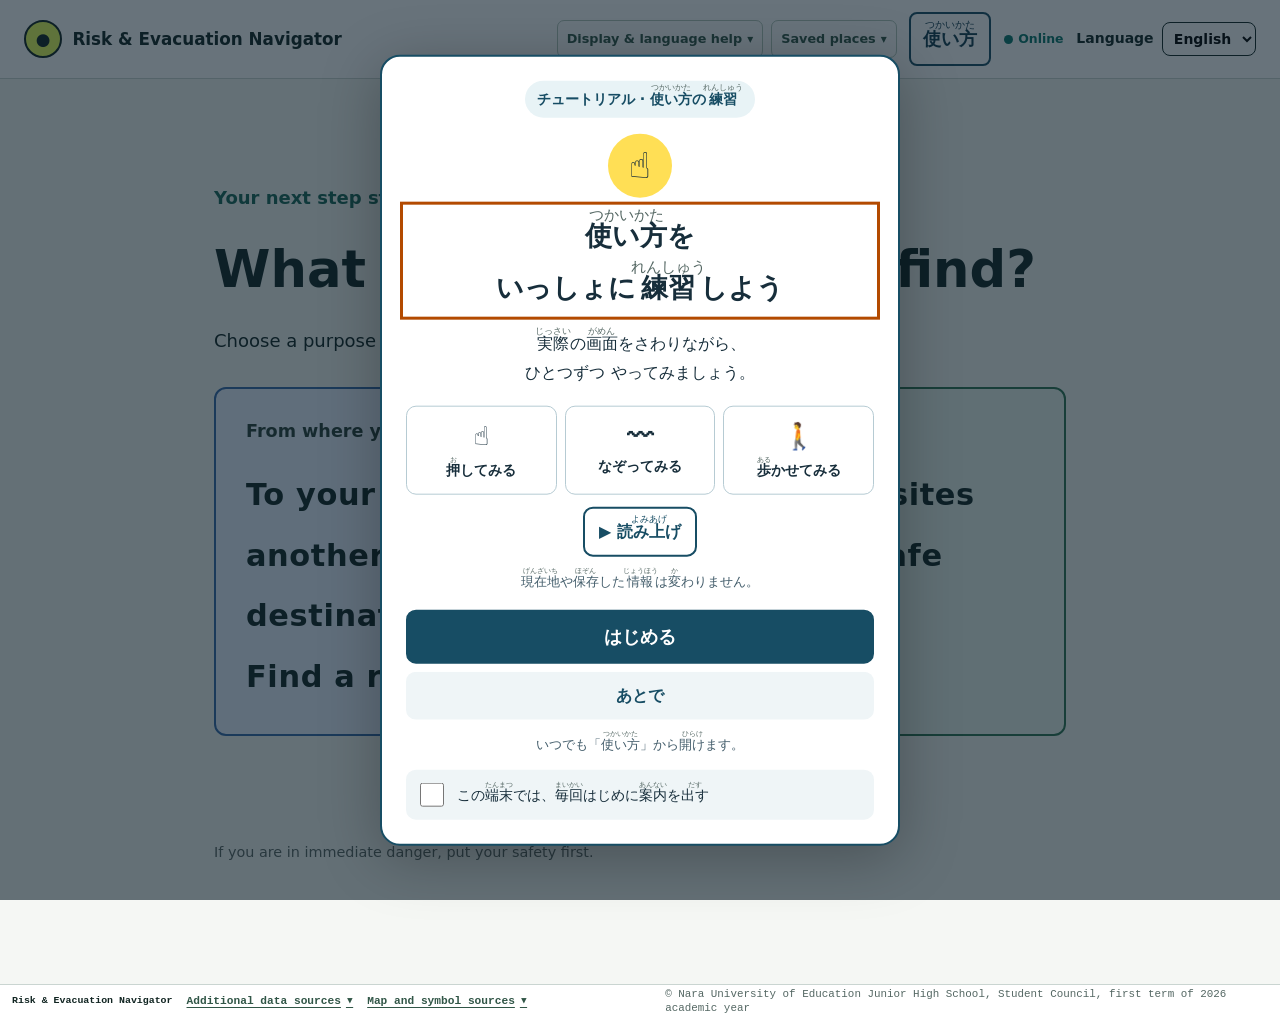
==== commit 2a2b270e: "Add files via upload" ====
--- a/index.html
+++ b/index.html
@@ -6,10 +6,12 @@
   <meta name="theme-color" content="#073b36">
   <meta name="description" content="今いる場所の危険と、備え・避難先がわかる多言語の減災ナビ">
   <title>いまここ減災ナビ</title>
-  <link rel="stylesheet" href="css/style.css?v=43-map-first-fix49">
-  <link rel="stylesheet" href="css/accessibility.css?v=43-map-first-fix49">
-  <link rel="stylesheet" href="css/search.css?v=43-map-first-fix49">
-  <link rel="stylesheet" href="css/map-first.css?v=43-map-first-fix49">
+  <link rel="stylesheet" href="css/style.css?v=44-walk46">
+  <link rel="stylesheet" href="css/accessibility.css?v=44-walk46">
+  <link rel="stylesheet" href="css/search.css?v=44-walk46">
+  <link rel="stylesheet" href="css/map-first.css?v=44-walk46">
+<link rel="stylesheet" href="css/walking.css?v=44-walk46">
+  <link rel="stylesheet" href="css/tutorial.css?v=practice15">
 </head>
 <body>
   <a class="skip" href="#main" data-i18n="skipToContent">本文へ移動</a>
@@ -166,7 +168,8 @@
     </section>
   </main>
   <footer><span><span data-i18n="appName">いまここ減災ナビ</span></span><small class="copyright">©︎ 奈良教育大学附属中学校 2026年度前期生徒会</small></footer>
-  <script src="js/boot.js?v=43-map-first-fix49"></script>
-  <script type="module" src="js/app.js?v=43-map-first-fix49"></script>
+  <script src="js/boot.js?v=44-walk46"></script>
+  <script type="module" src="js/app.js?v=44-walk46-practice15"></script>
+  <script defer src="js/tutorial.js?v=practice15"></script>
 </body>
 </html>
--- a/css/accessibility.css
+++ b/css/accessibility.css
@@ -365,3 +365,7 @@
 /* Copyright remains visible on mobile as well. */
 footer { flex-wrap:wrap; gap:.5rem 1rem; }
 footer .copyright { display:block; flex-basis:100%; font-family:inherit; font-size:.8rem; font-weight:400; line-height:1.7; color:var(--muted); }
+
+/* The hazard overlay is one transparent surface, without individual tile boxes. */
+.hazard-mosaic {border:0!important;outline:0!important;box-shadow:none!important;background:transparent!important;pointer-events:none;}
+.hazard-export-tile {display:none!important;}
--- a/css/map-first.css
+++ b/css/map-first.css
@@ -274,3 +274,33 @@
 /* Ruby must stay legible on the filled map buttons and endpoint labels. */
 button rt,.you-marker rt,.route-endpoint rt{color:inherit}
 html:not(:lang(ja)) footer .copyright{white-space:normal;line-height:1.3;max-width:48%}
+
+/* Transit links stay in a compact map control; details open only when requested. */
+#transit-trigger{position:absolute;z-index:9;top:70px;right:12px;max-width:calc(100% - 100px);min-height:42px;padding:7px 12px;background:#e9efff;border:2px solid #3b5b9b;border-radius:9px;color:#1c3567;font-weight:800;box-shadow:0 2px 8px #0002;cursor:pointer}
+#transit-dialog{width:min(600px,calc(100% - 28px));max-height:calc(100dvh - 32px);padding:20px;border:1px solid #b9c7c0;border-radius:14px;color:#102421;overflow:auto;background:white}
+#transit-dialog::backdrop{background:#10242166}.transit-heading{display:flex;align-items:center;justify-content:space-between;gap:12px}.transit-heading h2{font-size:1.15rem;margin:0}.transit-close{border:0;background:transparent;text-decoration:underline;flex-shrink:0}.transit-links{display:grid;grid-template-columns:1fr 1fr;gap:8px;margin:12px 0}.transit-links a{display:block;border:1px solid #9aaec0;border-radius:7px;padding:10px;background:#f0f5fc;color:#173f73;font-weight:700;font-size:.85rem;line-height:1.7}#transit-dialog p,#transit-dialog small{font-size:.78rem;line-height:1.8}#transit-dialog h3{font-size:1rem;margin:14px 0 7px}#transit-prefecture{display:block;width:100%;min-height:42px;margin:6px 0}.transit-shortcuts{display:flex;gap:8px;flex-wrap:wrap;margin:8px 0}.transit-shortcuts button{padding:6px 9px;border:1px solid #adbeb3;border-radius:6px;background:#f4f8f5;color:#173c2d;font-size:.78rem}.transit-note{border-top:1px solid #dce5df;padding-top:8px;margin-bottom:0}#transit-dialog button{cursor:pointer}
+@media(max-width:760px){#transit-trigger{right:8px;top:62px;font-size:.75rem;padding:6px 9px}#transit-dialog{padding:14px}.transit-links{grid-template-columns:1fr}.transit-heading h2{font-size:1rem}}
+
+/* This north arrow describes the north-up map, independent of device heading. */
+#gsi-map>#map-compass{position:absolute;height:auto;transform:none;margin:0;z-index:8;top:126px;left:15px;width:64px;padding:4px 2px 6px;box-sizing:border-box;border:1px solid #c3d0c9;border-radius:32px;background:#fffffff2;box-shadow:0 2px 7px #0002;text-align:center;color:#183d38;pointer-events:none;user-select:none}
+#map-compass svg{display:block;width:56px;height:58px;margin:0 auto}#map-compass>span{display:block;font-size:.65rem;font-weight:750;line-height:1.7;white-space:nowrap}#map-compass rt{color:inherit}
+@media(max-width:760px){#gsi-map>#map-compass{left:16px;width:56px;top:126px}#map-compass svg{width:48px;height:50px}#map-compass>span{font-size:.58rem}}
+html:not(:lang(ja)) #map-compass>span{font-size:.53rem}
+
+/* Collapse the entire location setup area; keep one way to reopen it above the map. */
+#toggle-journey-fields{min-height:40px;flex:0 0 auto;padding:7px 11px;border:1px solid #7c9d8c;border-radius:8px;background:#f0f7f2;color:#174e39;font-weight:750;font-size:.8rem;cursor:pointer}
+#toggle-journey-fields[aria-expanded=false]{background:#e4f1e9;border-color:#17644f}
+body.workspace-open.journey-collapsed #workspace-toolbar>:not(#choose-purpose):not(#workspace-display-toggles){display:none!important}
+body.workspace-open.journey-collapsed #workspace-toolbar{min-height:40px;justify-content:space-between;margin-bottom:6px}
+@media(max-width:760px){#toggle-journey-fields{margin-left:auto;font-size:.75rem;min-height:38px;padding:6px 9px}body.workspace-open.journey-collapsed #workspace-toolbar{gap:5px;flex-wrap:nowrap}body.workspace-open.journey-collapsed #choose-purpose{font-size:.72rem;white-space:nowrap}body.workspace-open.journey-collapsed main{padding-top:4px}}
+
+
+/* Keep one restore control reachable even when the map tools are hidden. */
+body.map-controls-hidden #gsi-map>:is(.map-zoom,#map-control-group,#map-view-controls,#shelter-dock,#transit-trigger,#context-detail){display:none!important}
+
+/* Keep both display switches adjacent above the map, including collapsed mode. */
+#workspace-display-toggles{display:flex;align-items:center;gap:6px;flex:0 0 auto}
+#workspace-display-toggles #toggle-journey-fields{margin:0}
+#toggle-map-controls{position:static;min-height:40px;padding:7px 11px;border:1px solid #98ada1;border-radius:8px;background:#fffffff2;color:#244a3a;font-size:.8rem;font-weight:750;cursor:pointer;white-space:nowrap}
+#toggle-map-controls[aria-expanded=false]{background:#eaf4ee;border-color:#386c50}
+@media(max-width:760px){#workspace-display-toggles{margin-left:auto;gap:4px}#workspace-display-toggles button{font-size:.66rem;min-height:38px;padding:6px 7px}body.workspace-open.journey-collapsed #workspace-toolbar{gap:4px}}
--- a/css/walking.css
+++ b/css/walking.css
@@ -0,0 +1,278 @@
+#walking-panel {margin:10px 0;padding:12px;border:2px solid #236a60;border-radius:12px;background:#fff;color:#163b35;user-select:text;}
+#walking-panel summary {cursor:pointer;font-weight:800;min-height:32px;}
+#walking-panel p {font-size:.9rem;line-height:1.7;margin:8px 0;}
+.walk-actions,.walk-settings {display:flex;flex-wrap:wrap;gap:8px;margin:8px 0;align-items:center;}
+#walking-panel button,#walking-panel select {min-height:44px;padding:7px 12px;border:1px solid #2a695e;border-radius:7px;background:#fff;color:#123c34;font:inherit;}
+#walking-panel button[aria-pressed=true] {background:#195f53;color:white;}
+#walking-panel button:disabled {opacity:.45;}
+#walk-metrics {display:block;font-weight:800;}
+#walk-warning:not(:empty) {border-left:5px solid #b96000;background:#fff4d8;padding:10px;}
+#map-layer>.walk-overlay {position:absolute;left:0;top:0;width:1280px;height:1280px;z-index:6;pointer-events:none;overflow:visible;}
+.walk-overlay polyline {fill:none;stroke:#8439c0;stroke-width:5;stroke-linejoin:round;stroke-linecap:round;}
+#map-layer>.walk-person {position:absolute;z-index:7;transform:translate(-50%,-85%);font-size:30px;line-height:1.2;background:white;border:2px solid #8439c0;border-radius:50%;padding:3px;pointer-events:none;}
+#gsi-map.walk-drawing {cursor:crosshair;touch-action:none;}
+#gsi-map.walk-drawing :is(.map-marker,.route-endpoint,.you-marker) {pointer-events:none;}
+@media(max-width:760px){#walking-panel{padding:9px;}#walking-panel button{font-size:.85rem;padding:6px 9px;}}
+
+#walking-panel #walk-metrics {font-size:.85rem;line-height:1.6;}
+#walking-panel .walking-controls>strong {position:static;background:white;padding:4px 0;font-size:.95rem;}
+
+/* Full-width map with a compact toolbar in a separate row. */
+.walking-workspace {display:grid;grid-template-columns:minmax(0,1fr);gap:8px;align-items:start;width:100%;min-width:0;}
+.walking-workspace>#gsi-map {min-width:0;margin:0;}
+.walking-workspace>#walking-panel {position:static;width:100%;min-width:0;max-width:none;max-height:none;overflow:visible;touch-action:pan-y;margin:0;box-sizing:border-box;padding:8px 12px;}
+.walk-toolbar {display:flex;flex-wrap:wrap;align-items:center;gap:8px 16px;}
+#walking-panel .walk-actions {margin:3px 0;gap:6px;}
+.walk-edit-group {flex-wrap:nowrap;}
+.walk-play-group {border-left:1px solid #b6cec5;padding-left:14px;}
+#walking-panel #walk-metrics {flex:1 1 280px;font-size:.85rem;}
+#walking-panel #walk-status {font-size:.8rem;margin:3px 0;}
+#walking-panel .walk-options,#walking-panel .walking-controls>details:last-child {display:inline-block;vertical-align:top;margin:3px 20px 0 0;font-size:.8rem;}
+#walking-panel .walk-options[open],#walking-panel .walking-controls>details:last-child[open] {display:block;}
+#walking-panel summary {min-height:24px;}
+.walking-workspace.walking-fullscreen {position:fixed;inset:0;z-index:1000;display:grid;grid-template-columns:minmax(0,1fr);grid-template-rows:minmax(0,1fr) auto;gap:0;background:white;box-shadow:0 0 0 100vmax #000c;}
+body.workspace-open #dashboard .walking-fullscreen>#gsi-map.expanded {position:relative;inset:auto;width:100%;max-width:none;height:100%!important;min-height:0;margin:0;border-radius:0;box-shadow:none;z-index:auto;}
+.walking-fullscreen>#walking-panel {height:auto;max-height:38dvh;border-radius:0;overflow:auto;}
+#map-layer>.walk-person {width:42px;height:54px;font-size:initial;padding:2px;border-radius:18px;background:#fffffff2;box-shadow:0 2px 5px #0003;}
+.walk-facing {display:block;margin:auto;overflow:visible;}
+.walker-leg {transform-origin:18px 29px;}
+.walker-arm {transform-origin:18px 19px;}
+.is-walking .leg-front,.is-walking .arm-back {animation:walk-swing .58s ease-in-out infinite alternate;}
+.is-walking .leg-back,.is-walking .arm-front {animation:walk-swing .58s ease-in-out infinite alternate-reverse;}
+.is-walking .walker-body {animation:walk-bob .29s ease-in-out infinite alternate;}
+@keyframes walk-swing {from{transform:rotate(-24deg)}to{transform:rotate(24deg)}}
+@keyframes walk-bob {from{transform:translateY(0)}to{transform:translateY(-2px)}}
+@media(prefers-reduced-motion:reduce){.is-walking .walker-body,.is-walking .walker-leg,.is-walking .walker-arm {animation:none;}}
+@media(max-width:600px){
+ #walking-panel {padding:7px!important;}
+ .walk-toolbar {gap:3px 10px;}
+ #walking-panel .walk-edit-group {width:100%;}
+ #walking-panel .walk-edit-group button {flex:1;padding:6px 7px;white-space:nowrap;}
+ .walk-play-group {border-left:0;padding-left:0;}
+ #walking-panel #walk-metrics {flex:1 1 150px;font-size:.75rem;}
+ .walking-fullscreen>#walking-panel {max-height:40dvh;}
+}
+
+#walking-panel details {margin:0;padding:0;border:0;background:transparent;}
+.walking-controls {display:flex;flex-wrap:wrap;align-items:center;gap:3px 14px;}
+#walk-heading {font-size:.85rem;}
+.walk-toolbar {display:contents;}
+#walking-panel #walk-status {flex:1 1 100%;}
+#walking-panel #walk-warning {flex:1 1 100%;font-size:.8rem;margin:3px 0;padding:5px 8px;}
+#walking-panel #walk-warning:empty {display:none;}
+#walking-panel .walking-controls>details[open] {flex:1 1 100%;}
+#walking-panel summary {padding:0;min-height:24px;}
+
+/* The only visible control on first load is the open/close button. */
+.walk-toggle-bar {display:flex;align-items:center;justify-content:flex-start;min-height:40px;}
+#walk-toggle {min-height:40px;padding:7px 14px;border:1px solid #467e70;border-radius:8px;color:#174a40;background:#fff;font:inherit;font-size:.85rem;font-weight:700;cursor:pointer;}
+#walk-toggle[aria-expanded=true] {background:#e6f1ec;}
+.walking-workspace>#walking-panel[hidden] {display:none!important;}
+.walking-workspace.walking-fullscreen {grid-template-rows:minmax(0,1fr) auto auto;}
+.walking-fullscreen>.walk-toggle-bar {padding:4px 8px;border-top:1px solid #c6d9d1;}
+#map-layer>.walk-person {width:54px;height:82px;padding:0;border:0;border-radius:0;background:none;box-shadow:none;transform:translate(-50%,-94%);filter:drop-shadow(0 1px 1px #fff);}
+.walk-facing {width:54px;height:82px;}
+.walker-leg {transform-origin:32px 49px;}
+.walker-arm {transform-origin:33px 30px;}
+.calf-front {transform-origin:36px 66px;}
+.calf-back {transform-origin:27px 65px;}
+.is-walking .leg-front,.is-walking .arm-back {animation:human-stride .48s ease-in-out infinite alternate;}
+.is-walking .leg-back,.is-walking .arm-front {animation:human-stride .48s ease-in-out infinite alternate-reverse;}
+.is-walking .calf-front {animation:human-knee .96s ease-in-out infinite;}
+.is-walking .calf-back {animation:human-knee .96s ease-in-out infinite -.48s;}
+.is-walking .walker-body {animation:human-bob .48s ease-in-out infinite;}
+@keyframes human-stride {from{transform:rotate(-19deg)}to{transform:rotate(21deg)}}
+@keyframes human-knee {0%,45%,100%{transform:rotate(0deg)}70%{transform:rotate(28deg)}}
+@keyframes human-bob {0%,100%{transform:translateY(0)}50%{transform:translateY(-1.5px)}}
+@media(prefers-reduced-motion:reduce){.is-walking .walker-body,.is-walking .walker-leg,.is-walking .walker-arm,.is-walking .walker-calf{animation:none;}}
+/* Separate front, back and side artwork; diagonals retain the visible face/back. */
+.walk-person .walker-view {display:none;}
+.walk-person:not([data-direction]) .walker-front,
+.walk-person[data-direction=south] .walker-front,
+.walk-person[data-direction=southeast] .walker-front,
+.walk-person[data-direction=southwest] .walker-front,
+.walk-person[data-direction=north] .walker-back,
+.walk-person[data-direction=northeast] .walker-back,
+.walk-person[data-direction=northwest] .walker-back,
+.walk-person[data-direction=east] .walker-side,
+.walk-person[data-direction=west] .walker-side {display:block;}
+.walk-person[data-direction=west] .walker-side {transform:scaleX(-1);}
+.walk-person[data-direction=southeast] .walker-front,
+.walk-person[data-direction=northwest] .walker-back {transform:skewX(-5deg) scaleX(.92);}
+.walk-person[data-direction=southwest] .walker-front,
+.walk-person[data-direction=northeast] .walker-back {transform:skewX(5deg) scaleX(.92);}
+.walk-heading-arrow {position:absolute;width:25px;height:25px;left:15px;bottom:-12px;transform-origin:50% 50%;pointer-events:none;}
+.frontal-leg {transform-origin:32px 49px;}
+.frontal-arm {transform-origin:32px 30px;}
+.is-walking .frontal-left,.is-walking .frontal-right-arm {animation:frontal-step .96s ease-in-out infinite;}
+.is-walking .frontal-right,.is-walking .frontal-left-arm {animation:frontal-step .96s ease-in-out infinite -.48s;}
+@keyframes frontal-step {0%,100%{transform:translateY(0) scaleY(1)}25%{transform:translateY(-2px) scaleY(.92)}50%{transform:translateY(0) scaleY(1)}75%{transform:translateY(1px) scaleY(1.025)}}
+@media(prefers-reduced-motion:reduce){.is-walking .frontal-leg,.is-walking .frontal-arm {animation:none;}}
+
+/* 128 reusable SVG views; walk cycle stays on a shared timeline. */
+.walk-person .walker-direction {display:block;position:absolute;inset:0;opacity:0;transition:opacity 90ms linear;pointer-events:none;}
+.walk-person[data-direction="north"] .view-north {opacity:1;}
+.walk-person[data-direction="bearing-1"] .view-bearing-1 {opacity:1;}
+.walk-person[data-direction="bearing-2"] .view-bearing-2 {opacity:1;}
+.walk-person[data-direction="bearing-3"] .view-bearing-3 {opacity:1;}
+.walk-person[data-direction="bearing-4"] .view-bearing-4 {opacity:1;}
+.walk-person[data-direction="bearing-5"] .view-bearing-5 {opacity:1;}
+.walk-person[data-direction="bearing-6"] .view-bearing-6 {opacity:1;}
+.walk-person[data-direction="bearing-7"] .view-bearing-7 {opacity:1;}
+.walk-person[data-direction="north-northeast"] .view-north-northeast {opacity:1;}
+.walk-person[data-direction="bearing-9"] .view-bearing-9 {opacity:1;}
+.walk-person[data-direction="bearing-10"] .view-bearing-10 {opacity:1;}
+.walk-person[data-direction="bearing-11"] .view-bearing-11 {opacity:1;}
+.walk-person[data-direction="bearing-12"] .view-bearing-12 {opacity:1;}
+.walk-person[data-direction="bearing-13"] .view-bearing-13 {opacity:1;}
+.walk-person[data-direction="bearing-14"] .view-bearing-14 {opacity:1;}
+.walk-person[data-direction="bearing-15"] .view-bearing-15 {opacity:1;}
+.walk-person[data-direction="northeast"] .view-northeast {opacity:1;}
+.walk-person[data-direction="bearing-17"] .view-bearing-17 {opacity:1;}
+.walk-person[data-direction="bearing-18"] .view-bearing-18 {opacity:1;}
+.walk-person[data-direction="bearing-19"] .view-bearing-19 {opacity:1;}
+.walk-person[data-direction="bearing-20"] .view-bearing-20 {opacity:1;}
+.walk-person[data-direction="bearing-21"] .view-bearing-21 {opacity:1;}
+.walk-person[data-direction="bearing-22"] .view-bearing-22 {opacity:1;}
+.walk-person[data-direction="bearing-23"] .view-bearing-23 {opacity:1;}
+.walk-person[data-direction="east-northeast"] .view-east-northeast {opacity:1;}
+.walk-person[data-direction="bearing-25"] .view-bearing-25 {opacity:1;}
+.walk-person[data-direction="bearing-26"] .view-bearing-26 {opacity:1;}
+.walk-person[data-direction="bearing-27"] .view-bearing-27 {opacity:1;}
+.walk-person[data-direction="bearing-28"] .view-bearing-28 {opacity:1;}
+.walk-person[data-direction="bearing-29"] .view-bearing-29 {opacity:1;}
+.walk-person[data-direction="bearing-30"] .view-bearing-30 {opacity:1;}
+.walk-person[data-direction="bearing-31"] .view-bearing-31 {opacity:1;}
+.walk-person[data-direction="east"] .view-east {opacity:1;}
+.walk-person[data-direction="bearing-33"] .view-bearing-33 {opacity:1;}
+.walk-person[data-direction="bearing-34"] .view-bearing-34 {opacity:1;}
+.walk-person[data-direction="bearing-35"] .view-bearing-35 {opacity:1;}
+.walk-person[data-direction="bearing-36"] .view-bearing-36 {opacity:1;}
+.walk-person[data-direction="bearing-37"] .view-bearing-37 {opacity:1;}
+.walk-person[data-direction="bearing-38"] .view-bearing-38 {opacity:1;}
+.walk-person[data-direction="bearing-39"] .view-bearing-39 {opacity:1;}
+.walk-person[data-direction="east-southeast"] .view-east-southeast {opacity:1;}
+.walk-person[data-direction="bearing-41"] .view-bearing-41 {opacity:1;}
+.walk-person[data-direction="bearing-42"] .view-bearing-42 {opacity:1;}
+.walk-person[data-direction="bearing-43"] .view-bearing-43 {opacity:1;}
+.walk-person[data-direction="bearing-44"] .view-bearing-44 {opacity:1;}
+.walk-person[data-direction="bearing-45"] .view-bearing-45 {opacity:1;}
+.walk-person[data-direction="bearing-46"] .view-bearing-46 {opacity:1;}
+.walk-person[data-direction="bearing-47"] .view-bearing-47 {opacity:1;}
+.walk-person[data-direction="southeast"] .view-southeast {opacity:1;}
+.walk-person[data-direction="bearing-49"] .view-bearing-49 {opacity:1;}
+.walk-person[data-direction="bearing-50"] .view-bearing-50 {opacity:1;}
+.walk-person[data-direction="bearing-51"] .view-bearing-51 {opacity:1;}
+.walk-person[data-direction="bearing-52"] .view-bearing-52 {opacity:1;}
+.walk-person[data-direction="bearing-53"] .view-bearing-53 {opacity:1;}
+.walk-person[data-direction="bearing-54"] .view-bearing-54 {opacity:1;}
+.walk-person[data-direction="bearing-55"] .view-bearing-55 {opacity:1;}
+.walk-person[data-direction="south-southeast"] .view-south-southeast {opacity:1;}
+.walk-person[data-direction="bearing-57"] .view-bearing-57 {opacity:1;}
+.walk-person[data-direction="bearing-58"] .view-bearing-58 {opacity:1;}
+.walk-person[data-direction="bearing-59"] .view-bearing-59 {opacity:1;}
+.walk-person[data-direction="bearing-60"] .view-bearing-60 {opacity:1;}
+.walk-person[data-direction="bearing-61"] .view-bearing-61 {opacity:1;}
+.walk-person[data-direction="bearing-62"] .view-bearing-62 {opacity:1;}
+.walk-person[data-direction="bearing-63"] .view-bearing-63 {opacity:1;}
+.walk-person[data-direction="south"] .view-south {opacity:1;}
+.walk-person[data-direction="bearing-65"] .view-bearing-65 {opacity:1;}
+.walk-person[data-direction="bearing-66"] .view-bearing-66 {opacity:1;}
+.walk-person[data-direction="bearing-67"] .view-bearing-67 {opacity:1;}
+.walk-person[data-direction="bearing-68"] .view-bearing-68 {opacity:1;}
+.walk-person[data-direction="bearing-69"] .view-bearing-69 {opacity:1;}
+.walk-person[data-direction="bearing-70"] .view-bearing-70 {opacity:1;}
+.walk-person[data-direction="bearing-71"] .view-bearing-71 {opacity:1;}
+.walk-person[data-direction="south-southwest"] .view-south-southwest {opacity:1;}
+.walk-person[data-direction="bearing-73"] .view-bearing-73 {opacity:1;}
+.walk-person[data-direction="bearing-74"] .view-bearing-74 {opacity:1;}
+.walk-person[data-direction="bearing-75"] .view-bearing-75 {opacity:1;}
+.walk-person[data-direction="bearing-76"] .view-bearing-76 {opacity:1;}
+.walk-person[data-direction="bearing-77"] .view-bearing-77 {opacity:1;}
+.walk-person[data-direction="bearing-78"] .view-bearing-78 {opacity:1;}
+.walk-person[data-direction="bearing-79"] .view-bearing-79 {opacity:1;}
+.walk-person[data-direction="southwest"] .view-southwest {opacity:1;}
+.walk-person[data-direction="bearing-81"] .view-bearing-81 {opacity:1;}
+.walk-person[data-direction="bearing-82"] .view-bearing-82 {opacity:1;}
+.walk-person[data-direction="bearing-83"] .view-bearing-83 {opacity:1;}
+.walk-person[data-direction="bearing-84"] .view-bearing-84 {opacity:1;}
+.walk-person[data-direction="bearing-85"] .view-bearing-85 {opacity:1;}
+.walk-person[data-direction="bearing-86"] .view-bearing-86 {opacity:1;}
+.walk-person[data-direction="bearing-87"] .view-bearing-87 {opacity:1;}
+.walk-person[data-direction="west-southwest"] .view-west-southwest {opacity:1;}
+.walk-person[data-direction="bearing-89"] .view-bearing-89 {opacity:1;}
+.walk-person[data-direction="bearing-90"] .view-bearing-90 {opacity:1;}
+.walk-person[data-direction="bearing-91"] .view-bearing-91 {opacity:1;}
+.walk-person[data-direction="bearing-92"] .view-bearing-92 {opacity:1;}
+.walk-person[data-direction="bearing-93"] .view-bearing-93 {opacity:1;}
+.walk-person[data-direction="bearing-94"] .view-bearing-94 {opacity:1;}
+.walk-person[data-direction="bearing-95"] .view-bearing-95 {opacity:1;}
+.walk-person[data-direction="west"] .view-west {opacity:1;}
+.walk-person[data-direction="bearing-97"] .view-bearing-97 {opacity:1;}
+.walk-person[data-direction="bearing-98"] .view-bearing-98 {opacity:1;}
+.walk-person[data-direction="bearing-99"] .view-bearing-99 {opacity:1;}
+.walk-person[data-direction="bearing-100"] .view-bearing-100 {opacity:1;}
+.walk-person[data-direction="bearing-101"] .view-bearing-101 {opacity:1;}
+.walk-person[data-direction="bearing-102"] .view-bearing-102 {opacity:1;}
+.walk-person[data-direction="bearing-103"] .view-bearing-103 {opacity:1;}
+.walk-person[data-direction="west-northwest"] .view-west-northwest {opacity:1;}
+.walk-person[data-direction="bearing-105"] .view-bearing-105 {opacity:1;}
+.walk-person[data-direction="bearing-106"] .view-bearing-106 {opacity:1;}
+.walk-person[data-direction="bearing-107"] .view-bearing-107 {opacity:1;}
+.walk-person[data-direction="bearing-108"] .view-bearing-108 {opacity:1;}
+.walk-person[data-direction="bearing-109"] .view-bearing-109 {opacity:1;}
+.walk-person[data-direction="bearing-110"] .view-bearing-110 {opacity:1;}
+.walk-person[data-direction="bearing-111"] .view-bearing-111 {opacity:1;}
+.walk-person[data-direction="northwest"] .view-northwest {opacity:1;}
+.walk-person[data-direction="bearing-113"] .view-bearing-113 {opacity:1;}
+.walk-person[data-direction="bearing-114"] .view-bearing-114 {opacity:1;}
+.walk-person[data-direction="bearing-115"] .view-bearing-115 {opacity:1;}
+.walk-person[data-direction="bearing-116"] .view-bearing-116 {opacity:1;}
+.walk-person[data-direction="bearing-117"] .view-bearing-117 {opacity:1;}
+.walk-person[data-direction="bearing-118"] .view-bearing-118 {opacity:1;}
+.walk-person[data-direction="bearing-119"] .view-bearing-119 {opacity:1;}
+.walk-person[data-direction="north-northwest"] .view-north-northwest {opacity:1;}
+.walk-person[data-direction="bearing-121"] .view-bearing-121 {opacity:1;}
+.walk-person[data-direction="bearing-122"] .view-bearing-122 {opacity:1;}
+.walk-person[data-direction="bearing-123"] .view-bearing-123 {opacity:1;}
+.walk-person[data-direction="bearing-124"] .view-bearing-124 {opacity:1;}
+.walk-person[data-direction="bearing-125"] .view-bearing-125 {opacity:1;}
+.walk-person[data-direction="bearing-126"] .view-bearing-126 {opacity:1;}
+.walk-person[data-direction="bearing-127"] .view-bearing-127 {opacity:1;}
+@media(prefers-reduced-motion:reduce){.walk-person .walker-direction{transition:none;}}
+
+.walker-canvas {display:block;width:54px;height:82px;}
+
+/* A recognisable launcher for the walking activity, distinct from map controls. */
+#walk-toggle {display:flex;align-items:center;gap:12px;min-height:64px;max-width:100%;padding:9px 14px 9px 10px;border:2px solid #6839a2;border-radius:14px;background:linear-gradient(110deg,#66309b,#804bbc);color:white;box-shadow:0 3px 9px #4b227328;text-align:left;}
+#walk-toggle:hover {background:#59278c;border-color:#49206f;}
+#walk-toggle:focus-visible {outline:3px solid #efac2b;outline-offset:3px;}
+#walk-toggle[aria-expanded=true] {background:#f0e8fa;color:#4d217b;box-shadow:none;}
+.walk-launch-icon {display:grid;place-items:center;flex:0 0 40px;width:40px;height:40px;border-radius:11px;background:#ffffff24;color:white;}
+.walk-launch-icon svg {width:27px;height:29px;}
+#walk-toggle[aria-expanded=true] .walk-launch-icon {background:#6b3a9e;color:white;}
+.walk-launch-copy {display:flex;flex-direction:column;gap:2px;min-width:0;}
+.walk-launch-copy strong {font-size:.95rem;line-height:1.4;}
+.walk-launch-copy small {font-size:.72rem;font-weight:500;line-height:1.4;}
+.walk-launch-action {margin-left:auto;padding-left:10px;font-size:.78rem;font-weight:800;white-space:nowrap;}
+@media(max-width:600px){#walk-toggle{width:100%;gap:9px;min-height:60px;padding:8px 10px;}.walk-launch-copy small{font-size:.66rem;}}
+
+/* Header launcher: immediately before the readability/language menu. */
+#header-information {flex-wrap:wrap;}
+#header-information > .walk-toggle-bar {display:none;min-height:0;flex:0 0 auto;}
+.workspace-open #header-information > .walk-toggle-bar {display:flex;}
+#header-information #walk-toggle {width:auto;min-height:38px;gap:6px;padding:4px 8px;border-radius:8px;box-shadow:0 2px 5px #4b227326;white-space:nowrap;}
+#header-information .walk-launch-copy strong {font-size:.8rem;line-height:1.5;}
+#header-information .walk-launch-copy small,#header-information .walk-launch-action {display:none;}
+#header-information .walk-launch-icon {flex-basis:24px;width:24px;height:26px;border-radius:5px;}
+#header-information .walk-launch-icon svg {width:19px;height:22px;}
+@media(max-width:760px){
+ #header-information #walk-toggle {min-height:36px;padding:4px 6px;gap:5px;}
+ #header-information .walk-launch-copy strong {font-size:.72rem;}
+}
+
+.walk-live-state {font-size:.68rem;font-weight:800;white-space:nowrap;background:#fff3c5;color:#583d00;padding:2px 4px;border-radius:4px;}
+.walk-live-state[hidden] {display:none;}
+#header-information #walk-toggle.walk-playing .walk-launch-icon {background:#fff3c5;color:#5d3586;}
+
+.walk-live-warning {position:absolute;width:1px;height:1px;padding:0;margin:-1px;overflow:hidden;clip-path:inset(50%);white-space:nowrap;border:0;}
--- a/css/tutorial.css
+++ b/css/tutorial.css
@@ -0,0 +1,29 @@
+#tutorial-open{min-height:44px;padding:8px 12px;border:2px solid #174d64;border-radius:8px;background:#fff;color:#123c50;font:inherit;font-weight:700;white-space:nowrap}
+#tutorial-dialog{position:fixed;inset:0;box-sizing:border-box;width:100%;height:100dvh;max-width:none;max-height:none;margin:0;padding:0;border:0;background:#f8fcfd;color:#172e3b;font:1rem/1.5 system-ui,sans-serif;overflow:hidden}
+#tutorial-dialog[open]{display:flex;flex-direction:column}#tutorial-dialog::backdrop{background:#172e3b}
+.tutorial-bar{display:flex;align-items:center;gap:12px;padding:8px 16px;background:#174d64;color:#fff;flex:none}.tutorial-bar span{font-size:.8em}.tutorial-bar button{margin-left:auto}
+.tutorial-stage{position:relative;flex:1;min-height:120px;background:#e2eef2}#tutorial-frame{width:100%;height:100%;display:block;border:0;background:white}#tutorial-loading{position:absolute;inset:0;display:grid;place-items:center;background:#f8fcfd;padding:20px}#tutorial-loading[hidden]{display:none}
+.tutorial-coach{flex:none;padding:10px max(16px,calc((100% - 800px)/2));padding-bottom:max(10px,env(safe-area-inset-bottom));border-top:3px solid #176c82;box-shadow:0 -4px 15px #0002;max-height:48dvh;overflow:auto;background:#fff}
+#tutorial-dialog h2{font-size:1.4em;line-height:1.4;margin:6px 0;color:inherit}#tutorial-dialog p{margin:4px 0 10px}#tutorial-dialog button{font:inherit;min-height:44px;border-radius:10px;padding:8px 14px;border:2px solid #174d64;background:#fff;color:#174d64;font-weight:700;cursor:pointer}#tutorial-dialog button:disabled{opacity:.45;cursor:default}#tutorial-dialog #tutorial-next{background:#174d64;color:#fff}#tutorial-dialog button[hidden]{display:none}
+.tutorial-progress-row{display:flex;align-items:center;justify-content:space-between;gap:8px}#tutorial-progress{font-size:.9em;font-weight:700}#tutorial-dialog #tutorial-speak{font-size:.85em;padding:4px 10px;min-height:44px}.tutorial-actions{display:flex;gap:8px;align-items:center}.tutorial-actions #tutorial-next{margin-left:auto}#tutorial-dots{display:flex;gap:6px;margin:4px 0}#tutorial-dots i{height:5px;flex:1;border-radius:4px;background:#d6e4e8}#tutorial-dots i.done{background:#176c82}
+#tutorial-meaning{display:flex;gap:6px;margin:8px 0}#tutorial-meaning[hidden]{display:none}#tutorial-meaning>span{flex:1;border:2px solid #657a86;border-radius:8px;padding:6px;text-align:center;font-weight:700}#tutorial-meaning small{font-weight:400;font-size:.8em}#tutorial-feedback{font-size:.85em}#tutorial-dialog :focus-visible,#tutorial-open:focus-visible{outline:3px solid #b34a00;outline-offset:3px}.tutorial-active{overflow:hidden}
+@media(max-width:600px){header .header-actions{flex-wrap:wrap}.tutorial-bar{padding:6px 10px;gap:6px;font-size:.85em}.tutorial-bar span{display:none}.tutorial-coach{padding:8px 12px max(8px,env(safe-area-inset-bottom))}#tutorial-dialog h2{font-size:1.2em}#tutorial-dialog p{font-size:.95em}#tutorial-dialog button{padding:8px 10px}.tutorial-actions{flex-wrap:wrap}#tutorial-dialog #tutorial-example{font-size:.85em}#tutorial-meaning small{font-size:.72em}}
+@media(max-height:500px){.tutorial-stage{min-height:60px}.tutorial-coach{max-height:52dvh}#tutorial-dialog h2{font-size:1.05em}.tutorial-bar{padding:2px 10px}.tutorial-coach{padding-top:3px}}
+@media(forced-colors:active){#tutorial-dialog button{border:2px solid ButtonText}#tutorial-dots i{border:1px solid CanvasText}#tutorial-dots i.done{background:Highlight}}
+/* Explain what is about to happen before loading the practice screen. */
+#tutorial-dialog.tutorial-intro{inset:50% auto auto 50%;transform:translate(-50%,-50%);width:min(520px,calc(100% - 24px));height:auto;max-height:calc(100dvh - 24px);margin:0;border:2px solid #174d64;border-radius:20px;overflow:auto;box-shadow:0 12px 60px #0004;background:#fff}
+#tutorial-dialog.tutorial-intro::backdrop{background:rgb(12 30 42 / .62)}
+#tutorial-dialog.tutorial-intro>:not(#tutorial-welcome){display:none}
+#tutorial-welcome{padding:24px;text-align:center}#tutorial-welcome[hidden]{display:none}
+.tutorial-welcome-label{display:inline-block;color:#174d64;background:#e8f3f6;border-radius:20px;padding:5px 12px;font-weight:700;font-size:.9em}
+.tutorial-welcome-icon{display:grid;place-items:center;width:64px;height:64px;margin:16px auto 10px;border-radius:50%;background:#ffdf55;color:#172e3b;font-size:36px}
+#tutorial-dialog #tutorial-welcome-title{font-size:1.7em;line-height:1.5;margin:8px 0 12px}#tutorial-welcome-copy{line-height:1.8}
+.tutorial-welcome-preview{display:flex;gap:8px;list-style:none;padding:0;margin:18px 0 12px}.tutorial-welcome-preview li{flex:1;min-width:0;padding:10px 4px;border:1px solid #b6cbd3;border-radius:10px;font-size:.85em;font-weight:700}.tutorial-welcome-preview li > span[aria-hidden]{display:block;font-size:26px;line-height:1.5}
+#tutorial-dialog .tutorial-welcome-note{font-size:.8em;color:#435d6b;margin:10px 0}.tutorial-welcome-actions{display:flex;flex-direction:column;gap:8px;margin-top:16px}#tutorial-dialog #tutorial-start{background:#174d64;color:#fff;font-size:1.15em;min-height:52px}#tutorial-dialog #tutorial-later{border-color:transparent;background:#eff5f7}
+@media(max-width:380px),(max-height:650px){#tutorial-welcome{padding:16px}.tutorial-welcome-icon{width:48px;height:48px;font-size:28px;margin:10px auto 6px}#tutorial-dialog #tutorial-welcome-title{font-size:1.35em;margin:6px 0}.tutorial-welcome-preview{margin:12px 0 8px}.tutorial-welcome-preview li{padding:6px 2px;font-size:.8em}.tutorial-welcome-actions{margin-top:10px}}
+#tutorial-dialog ruby,#tutorial-replay ruby,#tutorial-open ruby{ruby-position:over;ruby-align:center}
+#tutorial-dialog rt,#tutorial-replay rt,#tutorial-open rt{font-size:.55em;font-weight:400;line-height:1}
+#tutorial-dialog .tutorial-ruby-phrase,#tutorial-replay .tutorial-ruby-phrase,#tutorial-open .tutorial-ruby-phrase{display:inline;line-height:1.9}
+#tutorial-replay{display:block;width:min(100%,460px);margin:18px auto 8px;min-height:52px;padding:10px 18px;background:#174d64;color:#fff;border:2px solid #174d64;border-radius:12px;font:inherit;font-weight:700;cursor:pointer}#tutorial-replay:focus-visible{outline:3px solid #b34a00;outline-offset:3px}
+.tutorial-repeat{display:flex;align-items:center;gap:10px;text-align:left;margin:12px 0 0;padding:10px;background:#eff5f7;border-radius:10px;font-size:.85em;cursor:pointer}.tutorial-repeat input{width:24px;height:24px;flex:none;accent-color:#174d64}
+#tutorial-dialog #tutorial-welcome-title{line-height:1.8}#tutorial-dialog .tutorial-actions{align-items:stretch}#tutorial-dialog button{line-height:1.8}
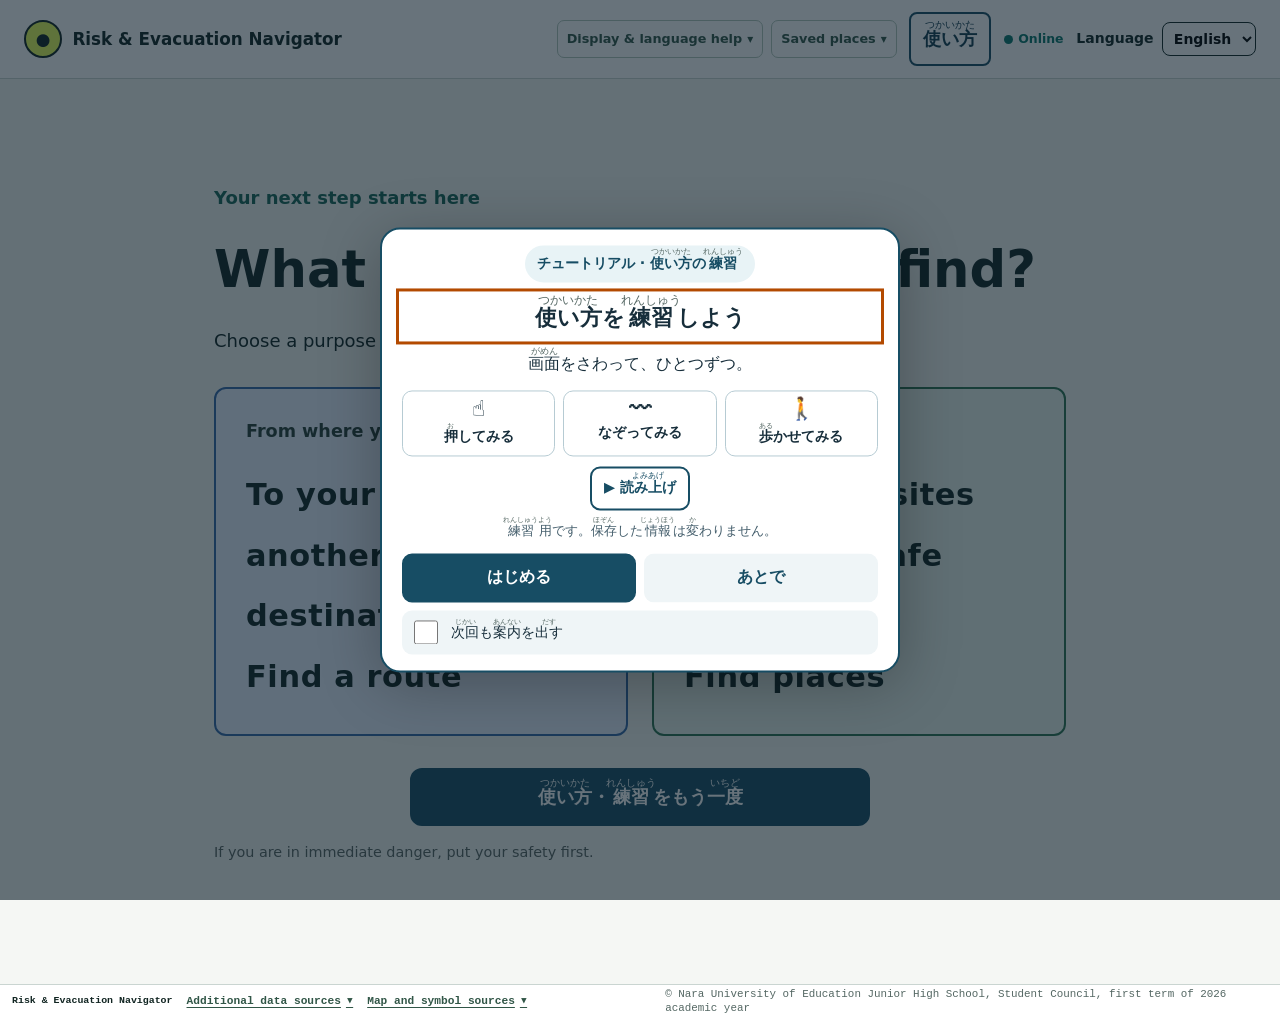
==== commit 19c43475: "Add files via upload" ====
--- a/index.html
+++ b/index.html
@@ -11,7 +11,7 @@
   <link rel="stylesheet" href="css/search.css?v=44-walk46">
   <link rel="stylesheet" href="css/map-first.css?v=44-walk46">
 <link rel="stylesheet" href="css/walking.css?v=44-walk46">
-  <link rel="stylesheet" href="css/tutorial.css?v=practice15">
+  <link rel="stylesheet" href="css/tutorial.css?v=practice17">
 </head>
 <body>
   <a class="skip" href="#main" data-i18n="skipToContent">本文へ移動</a>
@@ -169,7 +169,7 @@
   </main>
   <footer><span><span data-i18n="appName">いまここ減災ナビ</span></span><small class="copyright">©︎ 奈良教育大学附属中学校 2026年度前期生徒会</small></footer>
   <script src="js/boot.js?v=44-walk46"></script>
-  <script type="module" src="js/app.js?v=44-walk46-practice15"></script>
-  <script defer src="js/tutorial.js?v=practice15"></script>
+  <script type="module" src="js/app.js?v=44-walk46-practice17"></script>
+  <script defer src="js/tutorial.js?v=practice17"></script>
 </body>
 </html>
--- a/css/tutorial.css
+++ b/css/tutorial.css
@@ -27,3 +27,17 @@
 #tutorial-replay{display:block;width:min(100%,460px);margin:18px auto 8px;min-height:52px;padding:10px 18px;background:#174d64;color:#fff;border:2px solid #174d64;border-radius:12px;font:inherit;font-weight:700;cursor:pointer}#tutorial-replay:focus-visible{outline:3px solid #b34a00;outline-offset:3px}
 .tutorial-repeat{display:flex;align-items:center;gap:10px;text-align:left;margin:12px 0 0;padding:10px;background:#eff5f7;border-radius:10px;font-size:.85em;cursor:pointer}.tutorial-repeat input{width:24px;height:24px;flex:none;accent-color:#174d64}
 #tutorial-dialog #tutorial-welcome-title{line-height:1.8}#tutorial-dialog .tutorial-actions{align-items:stretch}#tutorial-dialog button{line-height:1.8}
+/* Compact welcome keeps the full invitation visible on a small phone. */
+#tutorial-welcome{padding:16px 20px}#tutorial-welcome .tutorial-welcome-icon{display:none}
+#tutorial-dialog #tutorial-welcome-title{font-size:1.35em;line-height:1.6;margin:12px 0 8px}
+#tutorial-welcome .tutorial-welcome-preview{margin:10px 0}.tutorial-welcome-preview li{padding:5px 2px}.tutorial-welcome-preview li>span[aria-hidden]{font-size:22px;line-height:1.2}
+#tutorial-dialog #tutorial-welcome-speak{min-height:44px;padding:4px 12px;font-size:.9em}
+#tutorial-dialog .tutorial-welcome-note{margin:6px 0;font-size:.8em}.tutorial-welcome-actions{flex-direction:row;margin-top:10px}.tutorial-welcome-actions button{flex:1}#tutorial-dialog #tutorial-start{min-height:48px;font-size:1em}
+#tutorial-welcome .tutorial-repeat{margin-top:8px;padding:6px 8px;min-height:44px;box-sizing:border-box}#tutorial-welcome-status:empty{display:none}
+#tutorial-dialog:not(.tutorial-intro){height:var(--tutorial-vh,100dvh)}
+/* While entering a destination, instructions move above the form. */
+#tutorial-dialog.tutorial-input .tutorial-bar{order:0}#tutorial-dialog.tutorial-input .tutorial-coach{order:1;max-height:38%;border-top:0;border-bottom:2px solid #176c82;padding-top:4px;padding-bottom:6px;box-shadow:none}
+#tutorial-dialog.tutorial-input .tutorial-stage{order:2;min-height:80px}#tutorial-dialog.tutorial-input #tutorial-dots{display:none}
+#tutorial-dialog.tutorial-input #tutorial-title{font-size:1.05em;margin:2px 0}#tutorial-dialog.tutorial-input #tutorial-copy{font-size:.85em;margin:2px 0 4px}
+#tutorial-dialog.tutorial-input .tutorial-progress-row{display:none}#tutorial-dialog.tutorial-input .tutorial-actions button{min-height:44px;padding-top:3px;padding-bottom:3px}
+@media(max-height:600px){#tutorial-welcome{padding:10px 14px}.tutorial-welcome-label{font-size:.8em;padding:2px 10px}#tutorial-dialog #tutorial-welcome-title{font-size:1.15em;margin:6px 0}#tutorial-welcome-copy{font-size:.85em!important;margin:2px 0!important}#tutorial-welcome .tutorial-welcome-preview{margin:6px 0}.tutorial-welcome-preview li{font-size:.75em}#tutorial-welcome .tutorial-repeat{font-size:.8em}}
